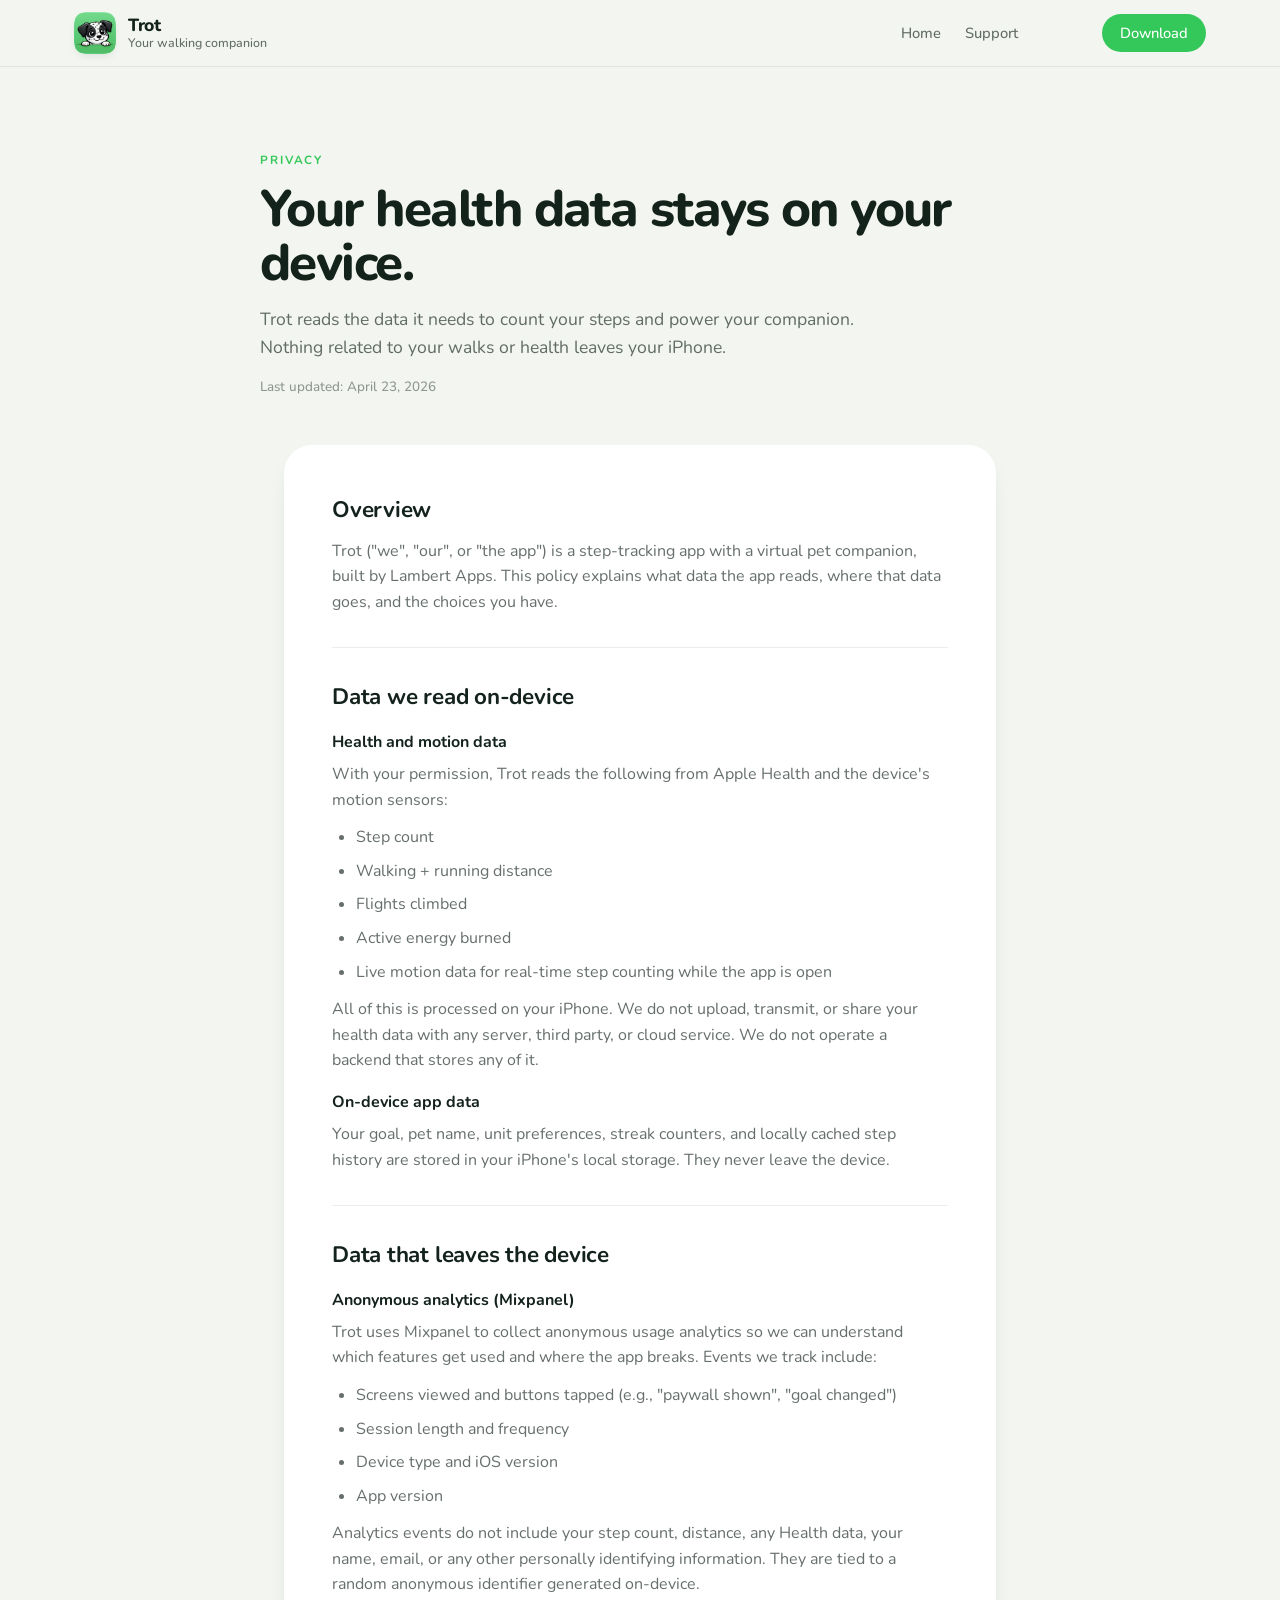
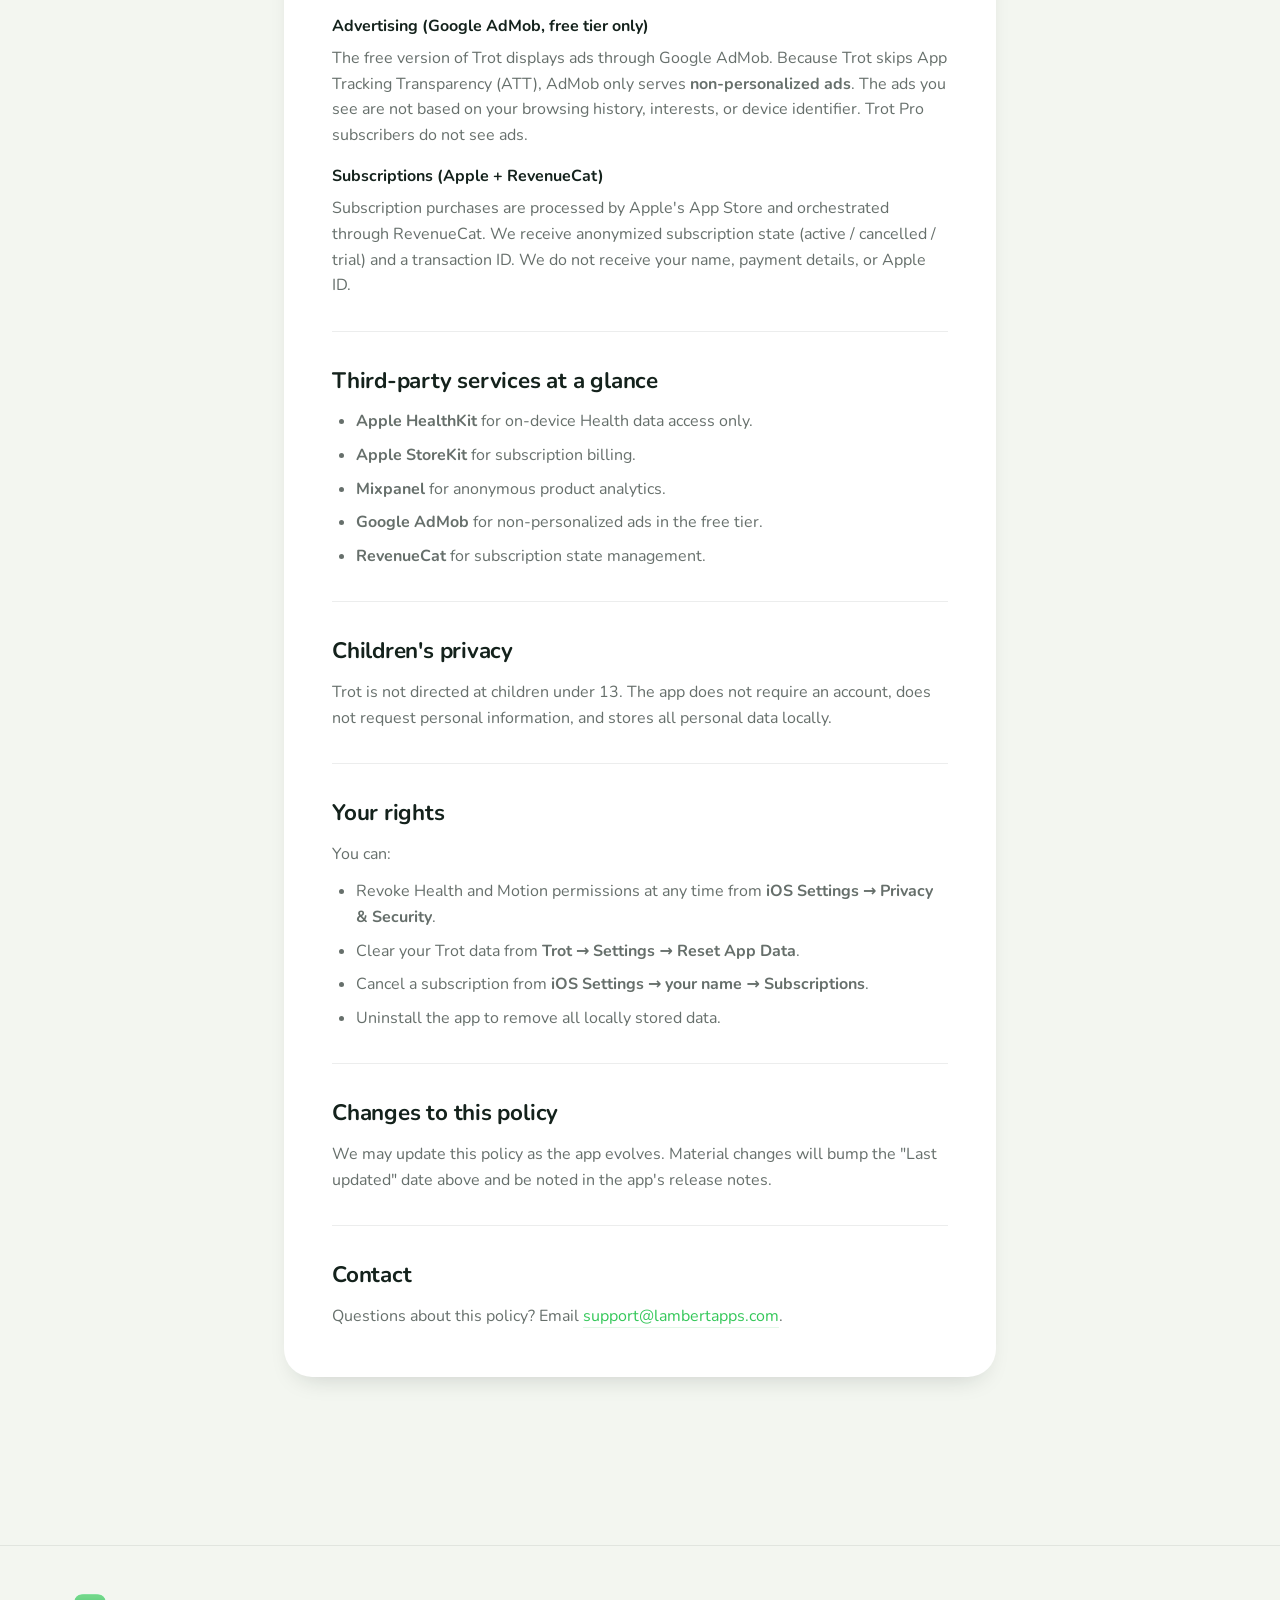
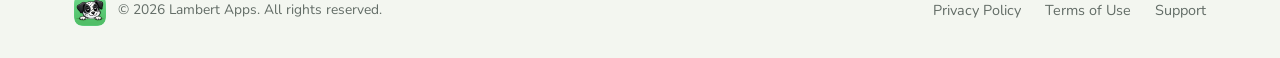
==== trot/privacy.html @ 027075e5 "Initial commit: Lambert Apps website (lambertapps.com) Static marketing + legal site, no build step." ====
<!DOCTYPE html>
<html lang="en">
<head>
    <meta charset="UTF-8">
    <meta name="viewport" content="width=device-width, initial-scale=1.0">
    <title>Privacy Policy | Trot</title>
    <meta name="description" content="How Trot handles Health data, motion sensors, analytics, ads, and subscriptions. Written plainly.">
    <link rel="canonical" href="https://lambertapps.com/trot/privacy.html">

    <link rel="icon" type="image/png" sizes="192x192" href="favicon.png">
    <link rel="icon" type="image/png" sizes="64x64" href="favicon-64.png">
    <link rel="apple-touch-icon" sizes="512x512" href="favicon-512.png">
    <meta name="apple-mobile-web-app-title" content="Trot">
    <meta name="theme-color" content="#34C759">

    <meta property="og:type" content="website">
    <meta property="og:title" content="Trot · Privacy Policy">
    <meta property="og:description" content="How Trot handles your Health data, motion sensors, analytics, and subscriptions.">
    <meta property="og:image" content="app-icon.png">

    <link rel="preconnect" href="https://fonts.googleapis.com">
    <link rel="preconnect" href="https://fonts.gstatic.com" crossorigin>
    <link rel="stylesheet" href="https://fonts.googleapis.com/css2?family=Nunito:wght@400;500;600;700;800&display=swap">
    <link rel="stylesheet" href="styles.css">
    <script>
        // Theme (light / dark). Runs in the head BEFORE first paint so there's
        // no flash of light mode for returning dark-mode users.
        (() => {
            const apply = (theme) => {
                if (theme === 'dark') document.documentElement.setAttribute('data-theme', 'dark');
                else document.documentElement.removeAttribute('data-theme');
            };
            try { apply(localStorage.getItem('trot-theme')); } catch (e) {}

            // Delegated click handler · works even though the button may not
            // exist yet when this script runs (head fires before body parses).
            document.addEventListener('click', (e) => {
                if (!e.target.closest('[data-theme-toggle]')) return;
                const current = document.documentElement.getAttribute('data-theme');
                const next = current === 'dark' ? 'light' : 'dark';
                // Freeze transitions during the swap so the scene/chrome
                // don't animate · eliminates the day→night glitch.
                document.documentElement.classList.add('theme-toggling');
                apply(next);
                try { localStorage.setItem('trot-theme', next); } catch (e) {}
                // Re-enable transitions on the next frame.
                requestAnimationFrame(() => {
                    requestAnimationFrame(() => {
                        document.documentElement.classList.remove('theme-toggling');
                    });
                });
            });
        })();
    </script>
</head>
<body>
    <a href="#main" class="skip-link">Skip to main content</a>
    <header class="site-header">
        <nav class="site-nav container" aria-label="Primary">
            <a href="index.html" class="brand-link" aria-label="Trot home">
                <img src="app-icon.png" alt="Trot app icon" width="42" height="42">
                <span class="brand-copy">
                    <span class="brand-name">Trot</span>
                    <span class="brand-tagline">Your walking companion</span>
                </span>
            </a>
            <div class="nav-links">
                <a href="index.html">Home</a>
                <a href="support.html">Support</a>
                <button type="button" class="theme-toggle" aria-label="Toggle dark mode" data-theme-toggle>
                    <i class="ph ph-moon toggle-icon toggle-icon-moon" aria-hidden="true"></i>
                    <i class="ph ph-sun toggle-icon toggle-icon-sun" aria-hidden="true"></i>
                </button>
                                <a href="https://apps.apple.com/app/id6761860133" class="button-link">Download</a>
            </div>
        </nav>
    </header>

    <main id="main" class="docs-main">
        <section class="doc-hero narrow">
            <div class="doc-overline">Privacy</div>
            <h1 class="doc-title">Your health data stays on your device.</h1>
            <p class="doc-copy">Trot reads the data it needs to count your steps and power your companion. Nothing related to your walks or health leaves your iPhone.</p>
            <div class="doc-meta">Last updated: April 23, 2026</div>
        </section>

        <div class="narrow doc-layout">
            <article class="doc-surface">
                <section>
                    <h2>Overview</h2>
                    <p>Trot ("we", "our", or "the app") is a step-tracking app with a virtual pet companion, built by Lambert Apps. This policy explains what data the app reads, where that data goes, and the choices you have.</p>
                </section>

                <section>
                    <h2>Data we read on-device</h2>

                    <h3>Health and motion data</h3>
                    <p>With your permission, Trot reads the following from Apple Health and the device's motion sensors:</p>
                    <ul>
                        <li>Step count</li>
                        <li>Walking + running distance</li>
                        <li>Flights climbed</li>
                        <li>Active energy burned</li>
                        <li>Live motion data for real-time step counting while the app is open</li>
                    </ul>
                    <p>All of this is processed on your iPhone. We do not upload, transmit, or share your health data with any server, third party, or cloud service. We do not operate a backend that stores any of it.</p>

                    <h3>On-device app data</h3>
                    <p>Your goal, pet name, unit preferences, streak counters, and locally cached step history are stored in your iPhone's local storage. They never leave the device.</p>
                </section>

                <section>
                    <h2>Data that leaves the device</h2>

                    <h3>Anonymous analytics (Mixpanel)</h3>
                    <p>Trot uses Mixpanel to collect anonymous usage analytics so we can understand which features get used and where the app breaks. Events we track include:</p>
                    <ul>
                        <li>Screens viewed and buttons tapped (e.g., "paywall shown", "goal changed")</li>
                        <li>Session length and frequency</li>
                        <li>Device type and iOS version</li>
                        <li>App version</li>
                    </ul>
                    <p>Analytics events do not include your step count, distance, any Health data, your name, email, or any other personally identifying information. They are tied to a random anonymous identifier generated on-device.</p>

                    <h3>Advertising (Google AdMob, free tier only)</h3>
                    <p>The free version of Trot displays ads through Google AdMob. Because Trot skips App Tracking Transparency (ATT), AdMob only serves <strong>non-personalized ads</strong>. The ads you see are not based on your browsing history, interests, or device identifier. Trot Pro subscribers do not see ads.</p>

                    <h3>Subscriptions (Apple + RevenueCat)</h3>
                    <p>Subscription purchases are processed by Apple's App Store and orchestrated through RevenueCat. We receive anonymized subscription state (active / cancelled / trial) and a transaction ID. We do not receive your name, payment details, or Apple ID.</p>
                </section>

                <section>
                    <h2>Third-party services at a glance</h2>
                    <ul>
                        <li><strong>Apple HealthKit</strong> for on-device Health data access only.</li>
                        <li><strong>Apple StoreKit</strong> for subscription billing.</li>
                        <li><strong>Mixpanel</strong> for anonymous product analytics.</li>
                        <li><strong>Google AdMob</strong> for non-personalized ads in the free tier.</li>
                        <li><strong>RevenueCat</strong> for subscription state management.</li>
                    </ul>
                </section>

                <section>
                    <h2>Children's privacy</h2>
                    <p>Trot is not directed at children under 13. The app does not require an account, does not request personal information, and stores all personal data locally.</p>
                </section>

                <section>
                    <h2>Your rights</h2>
                    <p>You can:</p>
                    <ul>
                        <li>Revoke Health and Motion permissions at any time from <strong>iOS Settings → Privacy &amp; Security</strong>.</li>
                        <li>Clear your Trot data from <strong>Trot → Settings → Reset App Data</strong>.</li>
                        <li>Cancel a subscription from <strong>iOS Settings → your name → Subscriptions</strong>.</li>
                        <li>Uninstall the app to remove all locally stored data.</li>
                    </ul>
                </section>

                <section>
                    <h2>Changes to this policy</h2>
                    <p>We may update this policy as the app evolves. Material changes will bump the "Last updated" date above and be noted in the app's release notes.</p>
                </section>

                <section>
                    <h2>Contact</h2>
                    <p>Questions about this policy? Email <a class="inline-link" href="mailto:support@lambertapps.com">support@lambertapps.com</a>.</p>
                </section>
            </article>
        </div>
    </main>

    <footer class="site-footer">
        <div class="container footer-grid">
            <div class="footer-copy">
                <img src="app-icon.png" alt="Trot app icon" width="32" height="32" loading="lazy" decoding="async">
                <span>&copy; 2026 Lambert Apps. All rights reserved.</span>
            </div>
            <div class="footer-links">
                <a href="privacy.html">Privacy Policy</a>
                <a href="terms.html">Terms of Use</a>
                <a href="support.html">Support</a>
            </div>
        </div>
    </footer>
</body>
</html>
---- trot/styles.css ----
/* =====================================================
   Trot · landing page · aligned with app design system
   ===================================================== */

/* 1 · Design tokens -------------------------------------------------- */
:root {
  /* Brand greens */
  --p-lime: #8BBF3A;
  --p-lime-soft: rgba(139, 191, 58, 0.14);
  --p-bright: #34C759;
  --p-bright-soft: rgba(52, 199, 89, 0.14);
  --p-dark: #14221C;
  --p-dark-muted: rgba(20, 34, 28, 0.68);
  --p-dark-subtle: rgba(20, 34, 28, 0.08);

  /* Surfaces */
  --surface: #F3F6F0;
  --surface-tint: #EEF4EA;
  --card: #FFFFFF;

  /* Text */
  --ink: #14221C;
  --ink-muted: rgba(20, 34, 28, 0.65);
  --ink-subtle: rgba(20, 34, 28, 0.45);

  /* Hairlines */
  --hairline: rgba(20, 34, 28, 0.08);
  --hairline-strong: rgba(20, 34, 28, 0.14);

  /* Typography · app uses SF Pro Rounded natively (Font.system(design: .rounded)).
     Per the design system, WEB always uses Nunito for cross-platform consistency.
     "Nunito Fallback" is a size-adjusted local alias declared below so the
     swap from fallback -> Nunito doesn't cause layout shift (CLS) during
     first paint. On Apple, ui-rounded resolves instantly to SF Pro Rounded
     and no network fetch happens. */
  --font-sans: "Nunito", "Nunito Fallback", ui-rounded, "SF Pro Rounded", -apple-system, BlinkMacSystemFont, system-ui, sans-serif;
  --font-display: var(--font-sans);

  /* Spacing */
  --s-1: 4px; --s-2: 8px; --s-3: 12px; --s-4: 16px;
  --s-5: 24px; --s-6: 32px; --s-7: 48px; --s-8: 64px; --s-9: 96px;

  /* Radius */
  --r-sm: 10px; --r-md: 16px; --r-lg: 22px; --r-xl: 28px; --r-pill: 999px;

  /* Shadow */
  --sh-sm: 0 4px 10px -4px rgba(20, 34, 28, 0.15);
  --sh-md: 0 12px 26px -14px rgba(20, 34, 28, 0.22);
  --sh-lg: 0 24px 48px -20px rgba(20, 34, 28, 0.3);
  --sh-hero: 0 40px 80px -30px rgba(20, 34, 28, 0.35);

  /* Motion */
  --ease: cubic-bezier(0.2, 0.9, 0.28, 1);
  --ease-out: cubic-bezier(0.16, 1, 0.3, 1);
}

/* Register --progress so conic-gradient animates smoothly (not stepped) */
@property --progress {
  syntax: "<number>";
  inherits: true;
  initial-value: 0;
}

/* Metric-adjusted fallback for Nunito · aliases Arial with tweaked
   metrics so when Nunito arrives over the network the layout doesn't
   shift. Values derived from Nunito's font metrics. Eliminates the
   "page jumps down on reload" symptom that happens when a user's
   cached layout lands on different scroll content than first paint. */
@font-face {
  font-family: "Nunito Fallback";
  src: local("Arial");
  ascent-override: 101%;
  descent-override: 35%;
  line-gap-override: 0%;
  size-adjust: 101.7%;
}

/* 2 · Reset + base -------------------------------------------------- */
*, *::before, *::after { box-sizing: border-box; }

/* Smooth scroll ONLY when the user clicks an in-page anchor, not for
   browser scroll restoration. Scoped via :focus-within trick below. */

/* Disable the browser's scroll-anchoring feature, which tries to pin
   visible content during layout shifts but can cause jitter on reload
   when entrance animations + image decodes land. */
body { overflow-anchor: none; }

/* Focus-visible · keyboard users get a clean green ring on every
   interactive element. Mouse users don't see it (only :focus-visible). */
:focus-visible {
  outline: 2px solid var(--p-bright);
  outline-offset: 3px;
  border-radius: 4px;
}

/* Skip-to-main-content link · hidden until focused, then pops in at top-left
   so keyboard / screen-reader users can jump past the nav. */
.skip-link {
  position: absolute;
  top: var(--s-3);
  left: var(--s-3);
  padding: 10px 16px;
  background: var(--ink);
  color: #fff;
  font-weight: 600;
  font-size: 0.92rem;
  border-radius: var(--r-md);
  transform: translateY(-150%);
  transition: transform 200ms var(--ease-out);
  z-index: 200;
}

.skip-link:focus {
  transform: translateY(0);
}

body {
  margin: 0;
  font-family: var(--font-sans);
  font-size: 16px;
  line-height: 1.5;
  color: var(--ink);
  background: var(--surface);
  -webkit-font-smoothing: antialiased;
  text-rendering: optimizeLegibility;
}

img { max-width: 100%; display: block; }

a { color: inherit; text-decoration: none; }

h1, h2, h3, p { margin: 0; }

.container {
  max-width: 1180px;
  margin: 0 auto;
  padding: 0 var(--s-5);
}

.section-label {
  display: inline-block;
  font-size: 0.74rem;
  font-weight: 700;
  letter-spacing: 0.16em;
  text-transform: uppercase;
  color: var(--p-bright);
  margin-bottom: var(--s-3);
}

/* 3 · Header + nav -------------------------------------------------- */
.site-header {
  position: sticky;
  top: 0;
  z-index: 50;
  backdrop-filter: saturate(1.4) blur(14px);
  -webkit-backdrop-filter: saturate(1.4) blur(14px);
  background: rgba(243, 246, 240, 0.8);
  border-bottom: 1px solid var(--hairline);
  /* Pin the header to its own stable compositor layer so the sticky
     backdrop-filter doesn't intermittently flicker/repaint as the
     transformed hero scrolls behind it (WebKit). translateZ on the sticky
     element itself is safe - it composites after positioning. */
  transform: translateZ(0);
  will-change: transform;
  -webkit-backface-visibility: hidden;
  backface-visibility: hidden;
}

.site-nav {
  display: flex;
  align-items: center;
  justify-content: space-between;
  padding: var(--s-3) var(--s-5);
}

.brand-link {
  display: flex;
  align-items: center;
  gap: var(--s-3);
}

.brand-link img {
  width: 42px;
  height: 42px;
  border-radius: 10px;
  box-shadow: var(--sh-sm);
}

.brand-copy {
  display: flex;
  flex-direction: column;
  line-height: 1.1;
}

.brand-name {
  font-weight: 800;
  font-size: 1.1rem;
  letter-spacing: -0.02em;
  color: var(--ink);
}

.brand-tagline {
  font-size: 0.78rem;
  color: var(--ink-muted);
  font-weight: 500;
}

.nav-links {
  display: flex;
  align-items: center;
  gap: var(--s-5);
}

.nav-links a {
  font-size: 0.92rem;
  font-weight: 500;
  color: var(--ink-muted);
  transition: color 0.2s;
}

.nav-links a:hover { color: var(--ink); }

.button-link {
  padding: 8px 18px;
  background: var(--p-bright);
  color: #fff !important;
  font-weight: 600;
  border-radius: var(--r-pill);
  transition: transform 0.2s var(--ease), box-shadow 0.2s var(--ease);
}

.button-link:hover {
  transform: translateY(-1px);
  box-shadow: 0 6px 16px -6px rgba(52, 199, 89, 0.5);
}

@media (max-width: 680px) {
  .nav-links { gap: var(--s-3); }
  .nav-links a:not(.button-link) { display: none; }
}

/* 4 · Hero section -------------------------------------------------- */
.hero {
  position: relative;
  padding: var(--s-9) 0 var(--s-8);
}

.hero-glow {
  display: none;
}

.hero-grid {
  position: relative;
  z-index: 1;
  display: grid;
  grid-template-columns: minmax(0, 1.02fr) minmax(320px, 0.98fr);
  gap: var(--s-8);
  align-items: center;
}

.hero-copy {
  max-width: 540px;
  animation: fadeUp 700ms var(--ease-out) both;
}

.hero-kicker {
  font-size: 0.86rem;
  font-weight: 600;
  letter-spacing: 0.08em;
  color: var(--p-bright);
  text-transform: uppercase;
  margin-bottom: var(--s-4);
}

.hero-title {
  font-family: var(--font-display);
  font-size: clamp(2.4rem, 4.2vw, 3.6rem);
  font-weight: 800;
  letter-spacing: -0.03em;
  line-height: 1.04;
  margin-bottom: var(--s-4);
  color: var(--ink);
}

.accent-text { color: var(--p-bright); }

.hero-copy p {
  font-size: 1.1rem;
  color: var(--ink-muted);
  margin-bottom: var(--s-6);
  max-width: 480px;
}

.hero-actions {
  display: flex;
  align-items: center;
  gap: var(--s-5);
  flex-wrap: wrap;
}

.primary-button {
  display: inline-flex;
  align-items: center;
  gap: var(--s-2);
  padding: 14px 26px;
  background: var(--p-bright);
  color: #fff;
  font-weight: 700;
  font-size: 1rem;
  border-radius: var(--r-pill);
  box-shadow: 0 12px 24px -10px rgba(52, 199, 89, 0.55);
  transition: transform 0.25s var(--ease), box-shadow 0.25s var(--ease);
}

.primary-button:hover {
  transform: translateY(-2px);
  box-shadow: 0 18px 32px -10px rgba(52, 199, 89, 0.65);
}

.secondary-link {
  font-size: 0.95rem;
  font-weight: 600;
  color: var(--ink-muted);
  border-bottom: 1px dashed var(--hairline-strong);
  padding-bottom: 2px;
  transition: color 0.2s;
}

.secondary-link:hover { color: var(--ink); }

@keyframes fadeUp {
  from { opacity: 0; transform: translateY(16px); }
  to { opacity: 1; transform: translateY(0); }
}

/* 5 · Phone mock + entry parallax ---------------------------------- */
.hero-stage {
  position: relative;
  aspect-ratio: 9 / 19;
  max-width: 380px;
  justify-self: center;
  width: 100%;
}

.hero-stage {
  perspective: 1200px;
}

.device-frame {
  position: relative;
  width: 100%;
  height: 100%;
  padding: 14px;
  background: linear-gradient(145deg, #1c2628 0%, #2a3537 100%);
  border-radius: 52px;
  box-shadow: var(--sh-hero);
  /* Transforms composed via CSS vars so JS can set tilt-x/tilt-y from
     mousemove while the CSS base handles hover lift + gentle tilt. */
  transform:
    translateY(var(--phone-lift, 0))
    rotateX(var(--phone-tilt-x, 0deg))
    rotateY(var(--phone-tilt-y, 0deg))
    rotate(var(--phone-roll, 0deg));
  transition: transform 400ms var(--ease-out), box-shadow 300ms var(--ease-out);
  transform-style: preserve-3d;
}

.hero-stage:hover .device-frame {
  box-shadow: 0 50px 100px -28px rgba(20, 34, 28, 0.42);
  /* JS removes the CSS transition while dragging mouse so tilt stays
     responsive, restores on mouseleave. No lift/roll on hover · the
     parallax effect carries the interaction. */
}

.device-screen {
  position: relative;
  width: 100%;
  height: 100%;
  overflow: hidden;
  border-radius: 40px;
  background: #cfe9ff;
  isolation: isolate;
}

.device-notch {
  position: absolute;
  top: 14px;
  left: 50%;
  transform: translateX(-50%);
  width: 110px;
  height: 30px;
  border-radius: var(--r-pill);
  background: #0a1018;
  z-index: 10;
}

/* Parallax scene layers · absolutely positioned, entry-animated */
.scene-layers {
  position: absolute;
  inset: 0;
  pointer-events: none;
  z-index: 0;
}

/* Both scene images are 9:16-ish full-phone illustrations · display each
   at the full screen size and let the foreground's alpha sky-region
   layer on top of the sky. No cropping of the hill peaks. Parallax is
   scroll-driven below via JS · the `--parallax` custom property is
   updated live to slide each layer at a different speed. */
.scene-sky {
  position: absolute;
  inset: 0;
  width: 100%;
  height: 100%;
  object-fit: cover;
  object-position: center;
  /* Base offset · -50px up so parallax can drift the sky down without
     revealing a gap at the top of the phone screen. JS sets --py on top
     of this baseline. Sky moves the least (farthest layer). */
  transform: translateY(calc(-50px + var(--sky-py, 0px)));
  transition: transform 220ms var(--ease-out);
}

.scene-foreground {
  position: absolute;
  inset: 0;
  width: 100%;
  height: 100%;
  object-fit: cover;
  object-position: center;
  /* Parallax · moves more than the sky (closer layer). Base Y offset
     stays 120px — mouse parallax translates on top of that. */
  transform: translateY(calc(120px + var(--fg-py, 0px)));
  transition: transform 220ms var(--ease-out);
}

/* Mascot · absolute positioned low on the foreground grass. JS applies
   a vertical translate on scroll (preserving the -50% centering). */
.device-mascot {
  position: absolute;
  left: 50%;
  bottom: calc(32% + 110px);
  width: 48%;
  z-index: 3;
  /* Parallax · moves most (closest layer). Use translate3d so the -50%
     horizontal centering stays independent of the parallax Y offset. */
  transform: translate(-50%, var(--mascot-py, 0px));
  transition: transform 220ms var(--ease-out);
  filter: drop-shadow(0 10px 20px rgba(18, 34, 22, 0.28));
  pointer-events: none;
}

/* Stats panel · absolute at bottom of screen, above the dock. JS applies
   a vertical translate on scroll · rises from its rest position. */
.device-panel {
  position: absolute;
  left: 5%;
  right: 5%;
  bottom: 104px;
  z-index: 4;
  padding: 14px 16px;
  background: #ffffff;
  border-radius: var(--r-lg);
  box-shadow: 0 14px 28px -16px rgba(18, 34, 22, 0.3);
  animation: cardSlideIn 900ms 350ms var(--ease-out) both;
  /* Force GPU compositor layer so the initial paint composes correctly
     through the parent's transform (rotate) + overflow:hidden + radius.
     Without this, WebKit sometimes caches a clipped snapshot and only
     refreshes after a scroll-triggered repaint. */
  will-change: transform, opacity;
  transform: translateZ(0);
  backface-visibility: hidden;
}

@keyframes cardSlideIn {
  from { transform: translateY(140px); opacity: 0; }
  to { transform: translateY(0); opacity: 1; }
}

/* Minimal dashboard · eyebrow + big count + progress bar (matches the
   shipped Today card). */
.device-eyebrow {
  text-align: center;
  font-size: 0.62rem;
  font-weight: 800;
  letter-spacing: 0.12em;
  text-transform: uppercase;
  color: var(--ink-muted);
  margin-bottom: 4px;
}

.device-score {
  text-align: center;
  color: var(--ink);
}

.device-score strong {
  display: block;
  font-size: 2.4rem;
  font-weight: 800;
  letter-spacing: -0.03em;
  line-height: 1.02;
}

.device-score span {
  display: block;
  margin-top: 2px;
  font-size: 0.74rem;
  color: var(--ink-muted);
}

.device-progress {
  height: 8px;
  margin-top: 14px;
  border-radius: 999px;
  background: var(--p-bright-soft);
  overflow: hidden;
}

.device-progress > span {
  display: block;
  height: 100%;
  width: var(--p);
  border-radius: 999px;
  background: linear-gradient(90deg, var(--p-bright) 0%, #6ce59c 100%);
  transform-origin: left;
  animation: progressGrow 900ms 1100ms var(--ease-out) both;
}

@keyframes progressGrow {
  from { transform: scaleX(0); }
  to { transform: scaleX(1); }
}

.stats-row {
  display: grid;
  grid-template-columns: repeat(3, 1fr);
  gap: 6px;
}

.stat {
  display: flex;
  flex-direction: column;
  align-items: center;
  text-align: center;
  color: var(--ink);
  gap: 2px;
}

.stat > i {
  font-size: 1rem;
  color: var(--p-bright);
  margin-bottom: 2px;
}

.stat strong {
  font-size: 0.96rem;
  font-weight: 700;
  letter-spacing: -0.01em;
}

.stat span {
  font-size: 0.7rem;
  color: var(--ink-muted);
}

.chart-section {
  margin-top: 12px;
  padding-top: 12px;
  border-top: 1px solid var(--hairline);
}

.chart-title {
  font-size: 0.68rem;
  font-weight: 700;
  color: var(--ink-muted);
  letter-spacing: 0.08em;
  text-transform: uppercase;
  margin-bottom: 8px;
}

.chart-bars {
  display: flex;
  align-items: flex-end;
  gap: 4px;
  height: 40px;
}

.chart-bars span {
  flex: 1;
  height: var(--h);
  min-height: 3px;
  background: linear-gradient(180deg, var(--p-bright) 0%, #6ce59c 100%);
  border-radius: 3px;
  transform-origin: bottom;
  animation: barRise 550ms var(--ease-out) both;
}

/* Stagger each bar after the card's slide-in completes (~1250ms) */
.chart-bars span:nth-child(1) { animation-delay: 1050ms; }
.chart-bars span:nth-child(2) { animation-delay: 1110ms; }
.chart-bars span:nth-child(3) { animation-delay: 1170ms; }
.chart-bars span:nth-child(4) { animation-delay: 1230ms; }
.chart-bars span:nth-child(5) { animation-delay: 1290ms; }
.chart-bars span:nth-child(6) { animation-delay: 1350ms; }
.chart-bars span:nth-child(7) { animation-delay: 1410ms; }
.chart-bars span:nth-child(8) { animation-delay: 1470ms; }

.chart-bars span.is-rest {
  background: var(--p-dark-subtle);
}

@keyframes barRise {
  from { transform: scaleY(0); }
  to { transform: scaleY(1); }
}

/* Dock · bottom of screen, pill with 4 icons · absolute so it anchors
   reliably regardless of scene/card transforms */
.device-dock {
  position: absolute;
  left: 0;
  right: 0;
  bottom: 0;
  padding: 10px 14px 14px;
  z-index: 5;
}

.dock-tabs {
  display: flex;
  align-items: stretch;
  justify-content: space-around;
  gap: 2px;
  padding: 6px;
  background: rgba(255, 255, 255, 0.9);
  backdrop-filter: blur(14px) saturate(1.3);
  -webkit-backdrop-filter: blur(14px) saturate(1.3);
  border-radius: var(--r-lg);
  box-shadow: 0 4px 14px -6px rgba(18, 34, 22, 0.2);
}

.dock-tab {
  flex: 1;
  display: flex;
  flex-direction: column;
  align-items: center;
  gap: 3px;
  padding: 6px 0 5px;
  border-radius: var(--r-md);
  color: var(--ink-muted);
}

.dock-tab > i {
  font-size: 1.12rem;
  line-height: 1;
}

.dock-tab > small {
  font-size: 0.58rem;
  font-weight: 700;
  letter-spacing: 0.01em;
}

.dock-tab.is-selected {
  background: var(--p-bright-soft);
  color: var(--p-bright);
}

/* Floating feature chips around phone */
.feature-chip {
  position: absolute;
  display: flex;
  align-items: center;
  gap: 10px;
  padding: 10px 14px;
  background: var(--card);
  border-radius: var(--r-md);
  box-shadow: var(--sh-lg);
  z-index: 4;
  min-width: 150px;
  /* Two stacked animations: `chipEnter` runs once on page load, then
     `chipFloat` takes over as an infinite ambient bob. */
  animation: chipEnter 900ms var(--ease-out) both,
             chipFloat 4.4s ease-in-out infinite;
  transition: transform 300ms var(--ease-out), box-shadow 300ms var(--ease-out);
}

@keyframes chipFloat {
  0%, 100% { translate: 0 -2px; }
  50%      { translate: 0 2px; }
}

.feature-chip:hover {
  transform: translateY(-3px) scale(1.03);
  box-shadow: 0 22px 44px -16px rgba(20, 34, 28, 0.32);
}

.feature-chip i { font-size: 1.3rem; flex-shrink: 0; }

.feature-chip small {
  display: block;
  font-size: 0.64rem;
  font-weight: 700;
  letter-spacing: 0.1em;
  text-transform: uppercase;
  color: var(--ink-subtle);
  margin-bottom: 1px;
}

.feature-chip strong {
  display: block;
  font-size: 0.92rem;
  font-weight: 700;
  color: var(--ink);
  letter-spacing: -0.01em;
}

/* animation-delay is listed per-animation: [chipEnter, chipFloat]. The
   float delay is negative so the bob starts mid-cycle, offsetting each
   chip so they drift independently rather than pulsing together. */
.chip-streak { top: 8%; left: -40px; animation-delay: 1000ms, 0s; }
.chip-streak i { color: var(--p-bright); }
.chip-mood { top: 22%; right: -48px; animation-delay: 1200ms, -1.5s; }
.chip-mood i { color: var(--p-bright); }
.chip-trends { bottom: 44%; left: -52px; animation-delay: 1100ms, -2.8s; }
.chip-trends i { color: var(--p-bright); }

@keyframes chipEnter {
  from { opacity: 0; transform: scale(0.9) translateY(10px); }
  to { opacity: 1; transform: scale(1) translateY(0); }
}

@media (max-width: 1100px) {
  .feature-chip { display: none; }
}

@media (max-width: 860px) {
  .hero-grid { grid-template-columns: 1fr; }
  .hero-copy { text-align: center; margin: 0 auto; }
  .hero-actions { justify-content: center; }
  .hero-stage { max-width: 300px; margin: 0 auto; }

  /* Phone mock · the fixed-px offsets tuned for the ~380px desktop
     mock push foreground + mascot too low when the mock shrinks to
     300px on mobile · scale them to percentages so they stay aligned
     with the horizon at any phone size. Dark mode inherits from the
     light rule since day and night foregrounds are pixel-aligned. */
  .scene-foreground {
    transform: translateY(8%);
  }
  .device-mascot {
    bottom: 54%;
  }
  .device-panel {
    bottom: 11%;
  }
}

/* 6 · Feature band -------------------------------------------------- */
.feature-band {
  padding: var(--s-9) 0 var(--s-8);
  background: var(--surface);
  /* Soft transition from hero · subtle gradient at the top keeps the
     handoff clean even if the hero's shadow extends slightly over it. */
  background-image: linear-gradient(180deg, var(--surface-tint) 0%, var(--surface) 120px);
}

.feature-grid {
  display: grid;
  grid-template-columns: minmax(0, 0.9fr) minmax(0, 1.1fr);
  gap: var(--s-8);
  align-items: start;
}

.feature-intro {
  position: sticky;
  top: 100px;
}

.feature-intro h2 {
  font-family: var(--font-display);
  font-size: clamp(2rem, 3.2vw, 2.8rem);
  font-weight: 800;
  letter-spacing: -0.02em;
  line-height: 1.08;
  margin-bottom: var(--s-4);
}

.feature-intro p {
  font-size: 1.04rem;
  color: var(--ink-muted);
  max-width: 420px;
}

.feature-list {
  display: flex;
  flex-direction: column;
  gap: var(--s-7);
}

.feature-item {
  display: grid;
  grid-template-columns: 200px 1fr;
  gap: var(--s-6);
  align-items: center;
  /* Scroll-reveal initial state · JS flips `.is-visible` when the item
     enters the viewport, triggering a gentle fade-up into place. */
  opacity: 0;
  transform: translateY(24px);
  transition: opacity 600ms var(--ease-out), transform 600ms var(--ease-out);
  /* GPU-promote the card during its entrance so the mini-ring's
     conic-gradient redraws don't warp inside the transforming parent. */
  will-change: transform, opacity;
}

.feature-item.is-visible {
  will-change: auto;
}

.feature-item.is-visible {
  opacity: 1;
  transform: translateY(0);
}

.feature-mockup {
  position: relative;
  aspect-ratio: 1;
  background: var(--card);
  border-radius: var(--r-xl);
  overflow: hidden;
  box-shadow: var(--sh-md);
  display: flex;
  align-items: center;
  justify-content: center;
  transition: transform 300ms var(--ease-out), box-shadow 300ms var(--ease-out);
  /* Isolate paint so mini-ring gradient redraws don't bleed into the
     transforming parent during entry animation. */
  contain: layout paint;
}

.feature-item:hover .feature-mockup {
  transform: translateY(-3px);
  box-shadow: var(--sh-lg);
}

.feature-content {
  position: relative;
}

.feature-icon {
  display: inline-flex;
  align-items: center;
  justify-content: center;
  width: 38px;
  height: 38px;
  border-radius: var(--r-md);
  background: var(--p-bright-soft);
  color: var(--p-bright);
  font-size: 1.2rem;
  margin-bottom: var(--s-3);
}

.feature-content h3 {
  font-family: var(--font-display);
  font-size: 1.35rem;
  font-weight: 700;
  letter-spacing: -0.01em;
  margin-bottom: var(--s-2);
}

.feature-content p {
  font-size: 0.98rem;
  color: var(--ink-muted);
  line-height: 1.55;
}

/* Per-feature mockups · backgrounds stay in the Trot green/sage palette
   so the set reads as one system. Subtle tonal variation per card only. */
.feature-mockup-pet {
  background: linear-gradient(135deg, #EEF5E5 0%, #D8E7C3 100%);
}

.feature-mockup-pet img {
  width: 82%;
  filter: drop-shadow(0 8px 14px rgba(18, 34, 22, 0.22));
}

.accent-paw {
  position: absolute;
  top: 14%;
  right: 14%;
  color: var(--p-bright);
  font-size: 1.6rem;
  filter: drop-shadow(0 3px 6px rgba(52, 199, 89, 0.45));
  transform-origin: center;
  animation: pawPulse 1.6s ease-in-out infinite;
}

@keyframes pawPulse {
  0%, 100% { transform: scale(1); }
  50% { transform: scale(1.18); }
}

.feature-mockup-insights {
  flex-direction: column;
  padding: var(--s-4);
  gap: var(--s-3);
  background: linear-gradient(135deg, #F3F8EC 0%, #E0EED1 100%);
}

.mini-ring {
  --progress: 0;
  position: relative;
  width: 116px;
  height: 116px;
  border-radius: 50%;
  /* Start at 12 o'clock (from 0deg), sweep clockwise as --progress goes
     0 → 0.82 when the mockup scrolls into view. */
  background: conic-gradient(
    from 0deg,
    var(--p-bright) calc(var(--progress) * 360deg),
    var(--p-dark-subtle) calc(var(--progress) * 360deg)
  );
  display: flex;
  align-items: center;
  justify-content: center;
  transition: --progress 1100ms var(--ease-out) 200ms;
}

.feature-mockup.is-content-visible .mini-ring {
  --progress: 0.82;
}

.mini-ring::before {
  content: "";
  position: absolute;
  inset: 9px;
  background: #fff;
  border-radius: 50%;
}

.mini-ring-inner {
  position: relative;
  z-index: 1;
  text-align: center;
  line-height: 1.1;
}

.mini-ring-inner strong {
  display: block;
  font-size: 1.1rem;
  font-weight: 800;
  color: var(--ink);
  letter-spacing: -0.02em;
}

.mini-ring-inner span {
  font-size: 0.68rem;
  color: var(--ink-muted);
}

.mini-stat {
  display: flex;
  align-items: center;
  gap: var(--s-2);
  padding: 7px 14px;
  background: #fff;
  border-radius: var(--r-pill);
  box-shadow: var(--sh-sm);
}

.mini-stat i { color: var(--p-bright); font-size: 1.02rem; }

.mini-stat strong {
  font-size: 0.86rem;
  font-weight: 700;
  color: var(--ink);
}

.mini-stat span {
  font-size: 0.76rem;
  color: var(--ink-muted);
}

.feature-mockup-history {
  flex-direction: column;
  padding: var(--s-4);
  gap: var(--s-3);
  justify-content: flex-start;
  align-items: stretch;
  background: linear-gradient(135deg, #F2F6EC 0%, #D5E4C0 100%);
}

.mini-calendar-label {
  font-size: 0.78rem;
  font-weight: 700;
  letter-spacing: 0.08em;
  text-transform: uppercase;
  color: var(--ink);
}

.mini-calendar {
  display: grid;
  grid-template-columns: repeat(7, 1fr);
  gap: 5px;
  flex: 1;
  align-content: center;
}

.mini-calendar span {
  aspect-ratio: 1;
  width: 100%;
  border-radius: 50%;
  background: rgba(52, 199, 89, calc(0.18 + var(--fill, 0.5) * 0.82));
  transform: scale(0);
  transition: transform 400ms var(--ease-out);
}

.feature-mockup.is-content-visible .mini-calendar span {
  transform: scale(1);
}

/* Stagger calendar dot pop-in · each dot gets its own delay */
.feature-mockup.is-content-visible .mini-calendar span:nth-child(1)  { transition-delay:   0ms; }
.feature-mockup.is-content-visible .mini-calendar span:nth-child(2)  { transition-delay:  30ms; }
.feature-mockup.is-content-visible .mini-calendar span:nth-child(3)  { transition-delay:  60ms; }
.feature-mockup.is-content-visible .mini-calendar span:nth-child(4)  { transition-delay:  90ms; }
.feature-mockup.is-content-visible .mini-calendar span:nth-child(5)  { transition-delay: 120ms; }
.feature-mockup.is-content-visible .mini-calendar span:nth-child(6)  { transition-delay: 150ms; }
.feature-mockup.is-content-visible .mini-calendar span:nth-child(7)  { transition-delay: 180ms; }
.feature-mockup.is-content-visible .mini-calendar span:nth-child(8)  { transition-delay: 210ms; }
.feature-mockup.is-content-visible .mini-calendar span:nth-child(9)  { transition-delay: 240ms; }
.feature-mockup.is-content-visible .mini-calendar span:nth-child(10) { transition-delay: 270ms; }
.feature-mockup.is-content-visible .mini-calendar span:nth-child(11) { transition-delay: 300ms; }
.feature-mockup.is-content-visible .mini-calendar span:nth-child(12) { transition-delay: 330ms; }
.feature-mockup.is-content-visible .mini-calendar span:nth-child(13) { transition-delay: 360ms; }
.feature-mockup.is-content-visible .mini-calendar span:nth-child(14) { transition-delay: 390ms; }
.feature-mockup.is-content-visible .mini-calendar span:nth-child(15) { transition-delay: 420ms; }
.feature-mockup.is-content-visible .mini-calendar span:nth-child(16) { transition-delay: 450ms; }
.feature-mockup.is-content-visible .mini-calendar span:nth-child(17) { transition-delay: 480ms; }
.feature-mockup.is-content-visible .mini-calendar span:nth-child(18) { transition-delay: 510ms; }
.feature-mockup.is-content-visible .mini-calendar span:nth-child(19) { transition-delay: 540ms; }
.feature-mockup.is-content-visible .mini-calendar span:nth-child(20) { transition-delay: 570ms; }
.feature-mockup.is-content-visible .mini-calendar span:nth-child(21) { transition-delay: 600ms; }

.feature-mockup-trends {
  flex-direction: column;
  padding: var(--s-4);
  gap: var(--s-3);
  justify-content: flex-start;
  align-items: stretch;
  background: linear-gradient(135deg, #E8F0E0 0%, #CADEB4 100%);
}

.mini-trend-label {
  display: flex;
  justify-content: space-between;
  align-items: center;
}

.mini-trend-label > span {
  font-size: 0.78rem;
  font-weight: 700;
  letter-spacing: 0.08em;
  text-transform: uppercase;
  color: var(--ink);
  white-space: nowrap;
}

.mini-trend-label {
  gap: var(--s-2);
}

.mini-trend-delta {
  display: inline-flex;
  align-items: center;
  gap: 3px;
  padding: 4px 10px;
  background: var(--p-bright-soft);
  color: var(--p-bright);
  border-radius: var(--r-pill);
  font-size: 0.84rem;
  font-weight: 700;
  white-space: nowrap;
}

.mini-trend-delta i { font-size: 0.9rem; }

.mini-bars {
  display: flex;
  align-items: flex-end;
  gap: 4px;
  flex: 1;
  min-height: 88px;
}

.mini-bars span {
  flex: 1;
  height: var(--h);
  min-height: 4px;
  background: linear-gradient(180deg, var(--p-bright) 0%, #6ce59c 100%);
  border-radius: 3px;
  transform: scaleY(0);
  transform-origin: bottom;
  transition: transform 500ms var(--ease-out);
}

.feature-mockup.is-content-visible .mini-bars span {
  transform: scaleY(1);
}

/* Stagger bar rise · each bar gets its own delay */
.feature-mockup.is-content-visible .mini-bars span:nth-child(1)  { transition-delay:   0ms; }
.feature-mockup.is-content-visible .mini-bars span:nth-child(2)  { transition-delay:  50ms; }
.feature-mockup.is-content-visible .mini-bars span:nth-child(3)  { transition-delay: 100ms; }
.feature-mockup.is-content-visible .mini-bars span:nth-child(4)  { transition-delay: 150ms; }
.feature-mockup.is-content-visible .mini-bars span:nth-child(5)  { transition-delay: 200ms; }
.feature-mockup.is-content-visible .mini-bars span:nth-child(6)  { transition-delay: 250ms; }
.feature-mockup.is-content-visible .mini-bars span:nth-child(7)  { transition-delay: 300ms; }
.feature-mockup.is-content-visible .mini-bars span:nth-child(8)  { transition-delay: 350ms; }
.feature-mockup.is-content-visible .mini-bars span:nth-child(9)  { transition-delay: 400ms; }
.feature-mockup.is-content-visible .mini-bars span:nth-child(10) { transition-delay: 450ms; }
.feature-mockup.is-content-visible .mini-bars span:nth-child(11) { transition-delay: 500ms; }
.feature-mockup.is-content-visible .mini-bars span:nth-child(12) { transition-delay: 550ms; }

/* Widgets feature · a Home-Screen card + a Lock-Screen accessory */
.feature-mockup-widgets {
  display: flex;
  align-items: center;
  justify-content: center;
  gap: 16px;
  background: linear-gradient(135deg, #EFF6E7 0%, #DAE8C5 100%);
}

.widget-card {
  width: 138px;
  padding: 15px;
  border-radius: 22px;
  background: #fff;
  box-shadow: 0 12px 26px -14px rgba(18, 34, 22, 0.4);
  text-align: left;
}

.widget-card-top {
  display: flex;
  align-items: center;
  gap: 5px;
  font-size: 0.6rem;
  font-weight: 800;
  text-transform: uppercase;
  letter-spacing: 0.08em;
  color: var(--p-bright);
  margin-bottom: 8px;
}

.widget-card > strong {
  display: block;
  font-size: 1.6rem;
  font-weight: 800;
  letter-spacing: -0.02em;
  color: var(--ink);
  line-height: 1;
}

.widget-card > small {
  display: block;
  font-size: 0.58rem;
  color: var(--ink-muted);
  margin-top: 2px;
}

.widget-bar {
  height: 6px;
  margin-top: 11px;
  border-radius: 999px;
  background: var(--p-bright-soft);
  overflow: hidden;
}

.widget-bar > span {
  display: block;
  height: 100%;
  width: var(--p);
  border-radius: 999px;
  background: var(--p-bright);
}

.widget-lock {
  display: flex;
  align-items: center;
  gap: 9px;
  padding: 9px 13px;
  border-radius: 18px;
  background: rgba(20, 34, 28, 0.82);
  color: #fff;
}

.widget-lock-ring {
  width: 32px;
  height: 32px;
  border-radius: 50%;
  display: flex;
  align-items: center;
  justify-content: center;
  border: 2.5px solid var(--p-bright);
  color: var(--p-bright);
  font-size: 0.85rem;
}

.widget-lock-text > strong {
  display: block;
  font-size: 0.95rem;
  font-weight: 800;
}

.widget-lock-text > span {
  display: block;
  font-size: 0.54rem;
  opacity: 0.82;
}

@media (max-width: 960px) {
  .feature-grid { grid-template-columns: 1fr; gap: var(--s-6); }
  .feature-intro { position: static; }
}

@media (max-width: 680px) {
  .feature-item {
    grid-template-columns: 1fr;
    gap: var(--s-4);
    text-align: center;
  }
  .feature-mockup {
    width: 220px;
    height: 220px;
    aspect-ratio: auto;
    max-width: none;
    margin: 0 auto;
  }
  .feature-content { max-width: 480px; margin: 0 auto; }
}

/* 7 · CTA band ------------------------------------------------------- */
.cta-band {
  padding: var(--s-9) 0;
}

.cta-shell {
  display: grid;
  grid-template-columns: auto 1fr auto;
  gap: var(--s-6);
  align-items: center;
  padding: var(--s-7) var(--s-7);
  background: var(--card);
  border-radius: var(--r-xl);
  box-shadow: var(--sh-md);
}

.cta-mascot {
  width: 150px;
  height: 150px;
  border-radius: var(--r-xl);
  overflow: hidden;
  background: linear-gradient(135deg, #EEF5E5 0%, #D8E7C3 100%);
  display: flex;
  align-items: flex-end;
  justify-content: center;
  flex-shrink: 0;
}

.cta-mascot img {
  width: 94%;
  margin-bottom: -12px;
  filter: drop-shadow(0 6px 12px rgba(18, 34, 22, 0.22));
}

.cta-copy h2 {
  font-family: var(--font-display);
  font-size: clamp(1.6rem, 2.4vw, 2.1rem);
  font-weight: 800;
  letter-spacing: -0.02em;
  margin-bottom: var(--s-2);
}

.cta-copy p { color: var(--ink-muted); }

/* CTA button · wider + centered in its grid cell for a more balanced
   right-column feel. Uses a min-width so short copy like 'Get Trot'
   doesn't leave the button hugging the text. */
.cta-shell .primary-button {
  min-width: 200px;
  padding: 16px 36px;
  justify-self: center;
  justify-content: center;
}

@media (max-width: 780px) {
  .cta-shell {
    grid-template-columns: 1fr;
    text-align: center;
    padding: var(--s-6) var(--s-5);
  }
  .cta-mascot { margin: 0 auto; width: 120px; height: 120px; }
}

/* 8 · Footer --------------------------------------------------------- */
.site-footer {
  padding: var(--s-7) 0 var(--s-6);
  border-top: 1px solid var(--hairline);
  background: var(--surface);
}

.footer-grid {
  display: flex;
  align-items: center;
  justify-content: space-between;
  gap: var(--s-5);
  flex-wrap: wrap;
}

.footer-copy {
  display: flex;
  align-items: center;
  gap: var(--s-3);
  color: var(--ink-muted);
  font-size: 0.86rem;
}

.footer-copy img {
  width: 32px;
  height: 32px;
  border-radius: 8px;
}

.footer-links {
  display: flex;
  gap: var(--s-5);
}

.footer-links a {
  color: var(--ink-muted);
  font-size: 0.9rem;
  transition: color 0.2s;
}

.footer-links a:hover { color: var(--ink); }

/* 8b · Document pages (privacy / terms / support) ------------------- */

.docs-main {
  padding: var(--s-7) 0 var(--s-9);
}

.narrow {
  max-width: 760px;
  margin: 0 auto;
  padding: 0 var(--s-5);
}

.doc-hero {
  padding: var(--s-6) 0 var(--s-7);
  text-align: left;
}

.doc-overline {
  display: inline-block;
  font-size: 0.74rem;
  font-weight: 700;
  letter-spacing: 0.16em;
  text-transform: uppercase;
  color: var(--p-bright);
  margin-bottom: var(--s-3);
}

.doc-title {
  font-size: clamp(2.2rem, 4vw, 3.2rem);
  font-weight: 800;
  letter-spacing: -0.03em;
  line-height: 1.06;
  margin-bottom: var(--s-4);
  color: var(--ink);
}

.doc-copy {
  font-size: 1.1rem;
  color: var(--ink-muted);
  line-height: 1.55;
  max-width: 620px;
  margin-bottom: var(--s-4);
}

.doc-meta {
  font-size: 0.84rem;
  color: var(--ink-subtle);
  font-weight: 500;
}

.doc-layout {
  padding-bottom: var(--s-7);
}

.doc-surface {
  background: var(--card);
  border-radius: var(--r-xl);
  padding: var(--s-7) clamp(var(--s-5), 4vw, var(--s-7));
  box-shadow: var(--sh-md);
  margin-bottom: var(--s-5);
}

.doc-surface + .doc-surface {
  margin-top: 0;
}

.doc-surface section + section {
  margin-top: var(--s-6);
  padding-top: var(--s-6);
  border-top: 1px solid var(--hairline);
}

.doc-surface h2 {
  font-size: 1.4rem;
  font-weight: 700;
  letter-spacing: -0.01em;
  color: var(--ink);
  margin-bottom: var(--s-3);
}

.doc-surface h3 {
  font-size: 1rem;
  font-weight: 700;
  color: var(--ink);
  margin: var(--s-4) 0 var(--s-2);
}

.doc-surface p {
  color: var(--ink-muted);
  line-height: 1.6;
  margin-bottom: var(--s-3);
}

.doc-surface p:last-child {
  margin-bottom: 0;
}

.doc-surface ul {
  margin: 0 0 var(--s-3) 0;
  padding-left: var(--s-5);
  color: var(--ink-muted);
  line-height: 1.6;
}

.doc-surface li {
  margin-bottom: var(--s-2);
}

.doc-surface li:last-child {
  margin-bottom: 0;
}

.inline-link {
  color: var(--p-bright);
  text-decoration: none;
  border-bottom: 1px solid var(--p-bright-soft);
  transition: border-color 0.2s, color 0.2s;
}

.inline-link:hover {
  color: var(--p-dark);
  border-bottom-color: var(--p-bright);
}

/* Support page · contact block + FAQ list */

.contact-band {
  margin-top: var(--s-4);
  padding: var(--s-5);
  background: linear-gradient(135deg, var(--p-bright-soft) 0%, rgba(52, 199, 89, 0.04) 100%);
  border-radius: var(--r-lg);
  border: 1px solid rgba(52, 199, 89, 0.18);
}

.contact-link {
  display: inline-block;
  font-size: 1.2rem;
  font-weight: 700;
  color: var(--p-bright);
  margin-bottom: var(--s-2);
  transition: color 0.2s;
}

.contact-link:hover {
  color: var(--p-dark);
}

.contact-band p {
  margin: 0;
  font-size: 0.92rem;
  color: var(--ink-muted);
}

.faq-list {
  display: flex;
  flex-direction: column;
  gap: var(--s-3);
  margin-top: var(--s-4);
}

.faq-item {
  border: 1px solid var(--hairline);
  border-radius: var(--r-md);
  background: var(--surface);
  transition: border-color 0.2s, box-shadow 0.2s;
}

.faq-item:has(details[open]) {
  border-color: rgba(52, 199, 89, 0.25);
  box-shadow: 0 4px 14px -8px rgba(52, 199, 89, 0.25);
}

.faq-item details {
  padding: var(--s-4) var(--s-5);
}

.faq-item summary {
  font-size: 1.02rem;
  font-weight: 600;
  color: var(--ink);
  cursor: pointer;
  list-style: none;
  position: relative;
  padding-right: var(--s-5);
}

.faq-item summary::-webkit-details-marker {
  display: none;
}

.faq-item summary::after {
  content: "+";
  position: absolute;
  right: 0;
  top: 50%;
  transform: translateY(-50%);
  font-size: 1.4rem;
  font-weight: 500;
  color: var(--ink-subtle);
  transition: transform 0.25s var(--ease-out), color 0.2s;
  line-height: 1;
}

.faq-item details[open] summary::after {
  transform: translateY(-50%) rotate(45deg);
  color: var(--p-bright);
}

.faq-item details p {
  margin: var(--s-3) 0 0;
  color: var(--ink-muted);
  line-height: 1.6;
}

@media (max-width: 680px) {
  .doc-surface { padding: var(--s-5) var(--s-4); }
  .doc-hero { padding: var(--s-5) 0 var(--s-6); }
}

/* 8c · Dark mode ----------------------------------------------------- */
/* Opt-in via a `<html data-theme="dark">` attribute set by the header
   toggle. Site defaults to LIGHT; users pick their mode manually and
   the choice persists in localStorage. Tokens are re-mapped here only;
   all layout / spacing / animation stays shared. */

:root[data-theme="dark"] {
  --surface: #0F1512;
  --surface-tint: #14201B;
  --card: #1A2621;

  --ink: #E8F4EC;
  --ink-muted: rgba(232, 244, 236, 0.68);
  --ink-subtle: rgba(232, 244, 236, 0.42);

  --hairline: rgba(232, 244, 236, 0.08);
  --hairline-strong: rgba(232, 244, 236, 0.16);

  /* Keep brand greens but nudge their opacity targets for dark bg */
  --p-lime-soft: rgba(139, 191, 58, 0.22);
  --p-bright-soft: rgba(52, 199, 89, 0.22);
  --p-dark-subtle: rgba(232, 244, 236, 0.08);

  /* Shadows mostly vanish on dark backgrounds; swap to subtle lifts */
  --sh-sm: 0 2px 8px -4px rgba(0, 0, 0, 0.4);
  --sh-md: 0 10px 22px -12px rgba(0, 0, 0, 0.5);
  --sh-lg: 0 20px 40px -18px rgba(0, 0, 0, 0.6);
  --sh-hero: 0 30px 70px -25px rgba(0, 0, 0, 0.7);
}

/* Component overrides · each prefixed with the `:root[data-theme="dark"]`
   scope so they apply ONLY when dark mode is explicitly enabled. */
:root[data-theme="dark"] .site-header {
  background: rgba(15, 21, 18, 0.82);
}

:root[data-theme="dark"] .feature-chip {
  border: 1px solid var(--hairline);
}

:root[data-theme="dark"] .feature-mockup-pet {
  background: linear-gradient(135deg, #1F2F1F 0%, #182519 100%);
}
:root[data-theme="dark"] .feature-mockup-insights {
  background: linear-gradient(135deg, #1B2B1B 0%, #142418 100%);
}
:root[data-theme="dark"] .feature-mockup-history {
  background: linear-gradient(135deg, #1E2B1B 0%, #182617 100%);
}
:root[data-theme="dark"] .feature-mockup-trends {
  background: linear-gradient(135deg, #1A281A 0%, #13211A 100%);
}

:root[data-theme="dark"] .inline-link {
  color: #6DDC8F;
  border-bottom-color: rgba(109, 220, 143, 0.3);
}
:root[data-theme="dark"] .inline-link:hover {
  color: #8FE9A8;
  border-bottom-color: #6DDC8F;
}

:root[data-theme="dark"] .faq-item:has(details[open]) {
  border-color: rgba(109, 220, 143, 0.28);
  box-shadow: 0 4px 14px -8px rgba(109, 220, 143, 0.22);
}

:root[data-theme="dark"] .skip-link {
  background: var(--ink);
  color: var(--surface);
}

:root[data-theme="dark"] .contact-band {
  background: linear-gradient(135deg, rgba(52, 199, 89, 0.14) 0%, rgba(52, 199, 89, 0.02) 100%);
  border-color: rgba(52, 199, 89, 0.22);
}

/* Phone mockup in dark mode · scene swaps to NIGHT (matching what the
   app actually shows at night via its time-of-day system), but the
   app UI itself (card, dock, stat text) stays LIGHT to honestly reflect
   that Trot does not have a dark theme · it's the same light app, just
   set against the night scene. Re-scope the ink tokens inside the phone
   back to their light values so the inner text stays dark on white. */

:root[data-theme="dark"] .scene-sky {
  content: url("assets/night-sky.webp");
}
:root[data-theme="dark"] .scene-foreground {
  content: url("assets/night-foreground.webp");
  /* Day and night foreground art are pixel-aligned at the source, so
     both themes share the default translateY(120px) · no per-theme
     override needed. */
}

:root[data-theme="dark"] .device-frame {
  --ink: #14221C;
  --ink-muted: rgba(20, 34, 28, 0.65);
  --ink-subtle: rgba(20, 34, 28, 0.45);
  --hairline: rgba(20, 34, 28, 0.08);
  --card: #FFFFFF;
  --p-dark-subtle: rgba(20, 34, 28, 0.08);
}

/* Card + dock in dark mode · the app uses translucent chrome so these
   pick up a hint of the night scene behind them. Drop solid white
   backgrounds and use semi-transparent light instead, matching app feel. */
:root[data-theme="dark"] .device-panel {
  background: rgba(255, 255, 255, 0.82);
  backdrop-filter: blur(14px);
  -webkit-backdrop-filter: blur(14px);
}
:root[data-theme="dark"] .dock-icons {
  background: rgba(255, 255, 255, 0.78);
  backdrop-filter: blur(14px);
  -webkit-backdrop-filter: blur(14px);
}

/* Freeze all transitions during a theme toggle so the night scene swap
   doesn't animate (transform/background/color transitions would otherwise
   all fire at once and create a visual glitch). JS adds the class on
   click, removes it on the next animation frame. */
html.theme-toggling,
html.theme-toggling *,
html.theme-toggling *::before,
html.theme-toggling *::after {
  transition: none !important;
}

/* Force GPU compositing on the device-screen so the rounded corners
   anti-alias cleanly against the bezel. Without this, the night scene
   can show faint aliasing at the bottom corners. */
.device-screen {
  -webkit-transform: translateZ(0);
  transform: translateZ(0);
  -webkit-backface-visibility: hidden;
  backface-visibility: hidden;
}

/* Daily Insights feature mockup in dark mode · the mini-ring inner core
   and mini-stat chip used the default card color, which was nearly
   identical to the feature card's dark gradient and blended in. Lift
   them to a distinct green-tinted dark shade so they read clearly. */
:root[data-theme="dark"] .mini-ring::before {
  background: #2A3832;
}
:root[data-theme="dark"] .mini-stat {
  background: #2A3832;
  box-shadow: 0 3px 10px -6px rgba(0, 0, 0, 0.6);
}
:root[data-theme="dark"] .mini-ring-inner strong {
  color: #E8F4EC;
}
:root[data-theme="dark"] .mini-ring-inner span,
:root[data-theme="dark"] .mini-stat span {
  color: rgba(232, 244, 236, 0.65);
}
:root[data-theme="dark"] .mini-stat strong {
  color: #E8F4EC;
}

/* Pet card image · swap the dark drop-shadow for a lighter halo +
   stronger depth shadow so the mascot silhouette reads against the
   dark card. */
:root[data-theme="dark"] .feature-mockup-pet img {
  filter: drop-shadow(0 10px 18px rgba(255, 255, 255, 0.08))
          drop-shadow(0 4px 8px rgba(0, 0, 0, 0.3));
}

/* Theme toggle button in header */
.theme-toggle {
  display: inline-flex;
  align-items: center;
  justify-content: center;
  width: 36px;
  height: 36px;
  border: none;
  background: transparent;
  color: var(--ink-muted);
  cursor: pointer;
  border-radius: 50%;
  transition: background 0.2s, color 0.2s, transform 0.2s var(--ease);
  padding: 0;
  font-size: 1.15rem;
}

.theme-toggle:hover {
  background: var(--p-bright-soft);
  color: var(--p-bright);
  transform: scale(1.05);
}

.theme-toggle .toggle-icon-sun { display: none; }
.theme-toggle .toggle-icon-moon { display: inline-block; }

:root[data-theme="dark"] .theme-toggle .toggle-icon-sun { display: inline-block; }
:root[data-theme="dark"] .theme-toggle .toggle-icon-moon { display: none; }

/* 9 · Reduce motion -------------------------------------------------- */
@media (prefers-reduced-motion: reduce) {
  html { scroll-behavior: auto; }
  *, *::before, *::after {
    animation-duration: 0.001ms !important;
    animation-iteration-count: 1 !important;
    transition-duration: 0.001ms !important;
  }
}
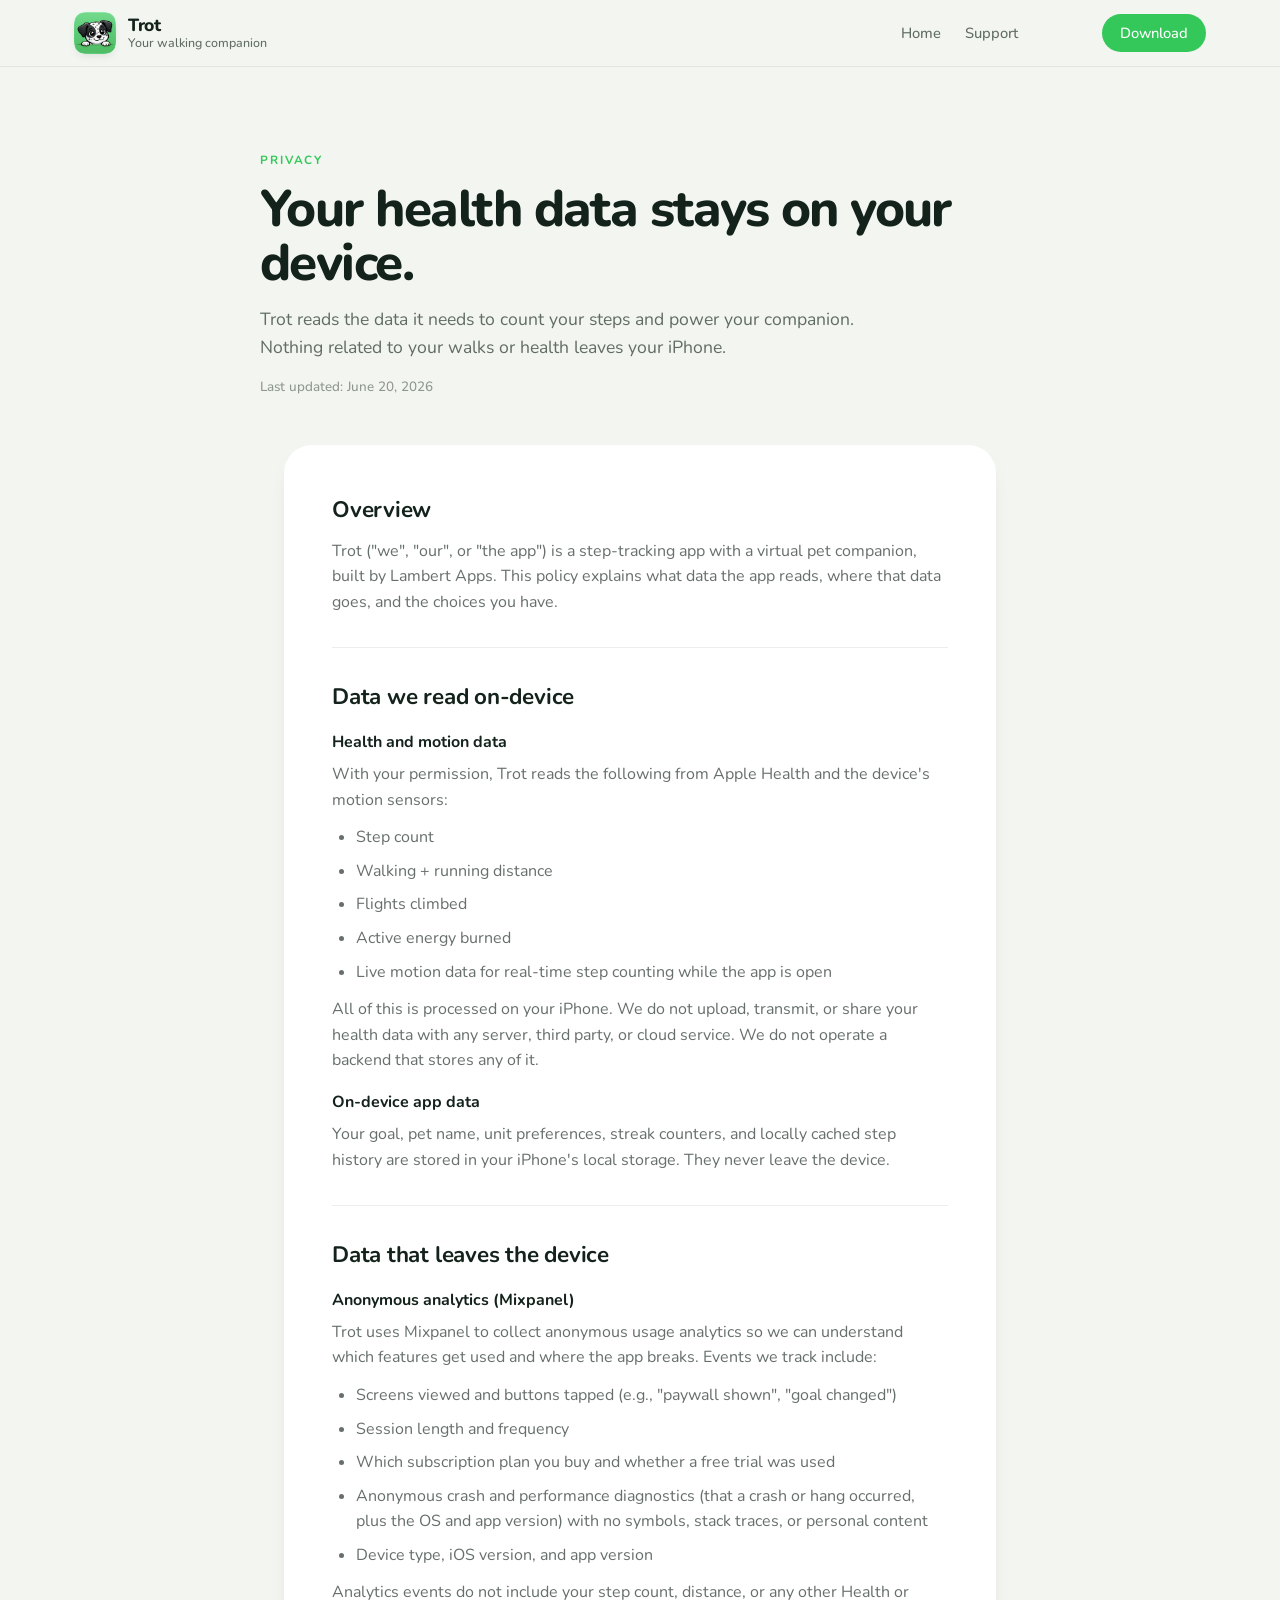
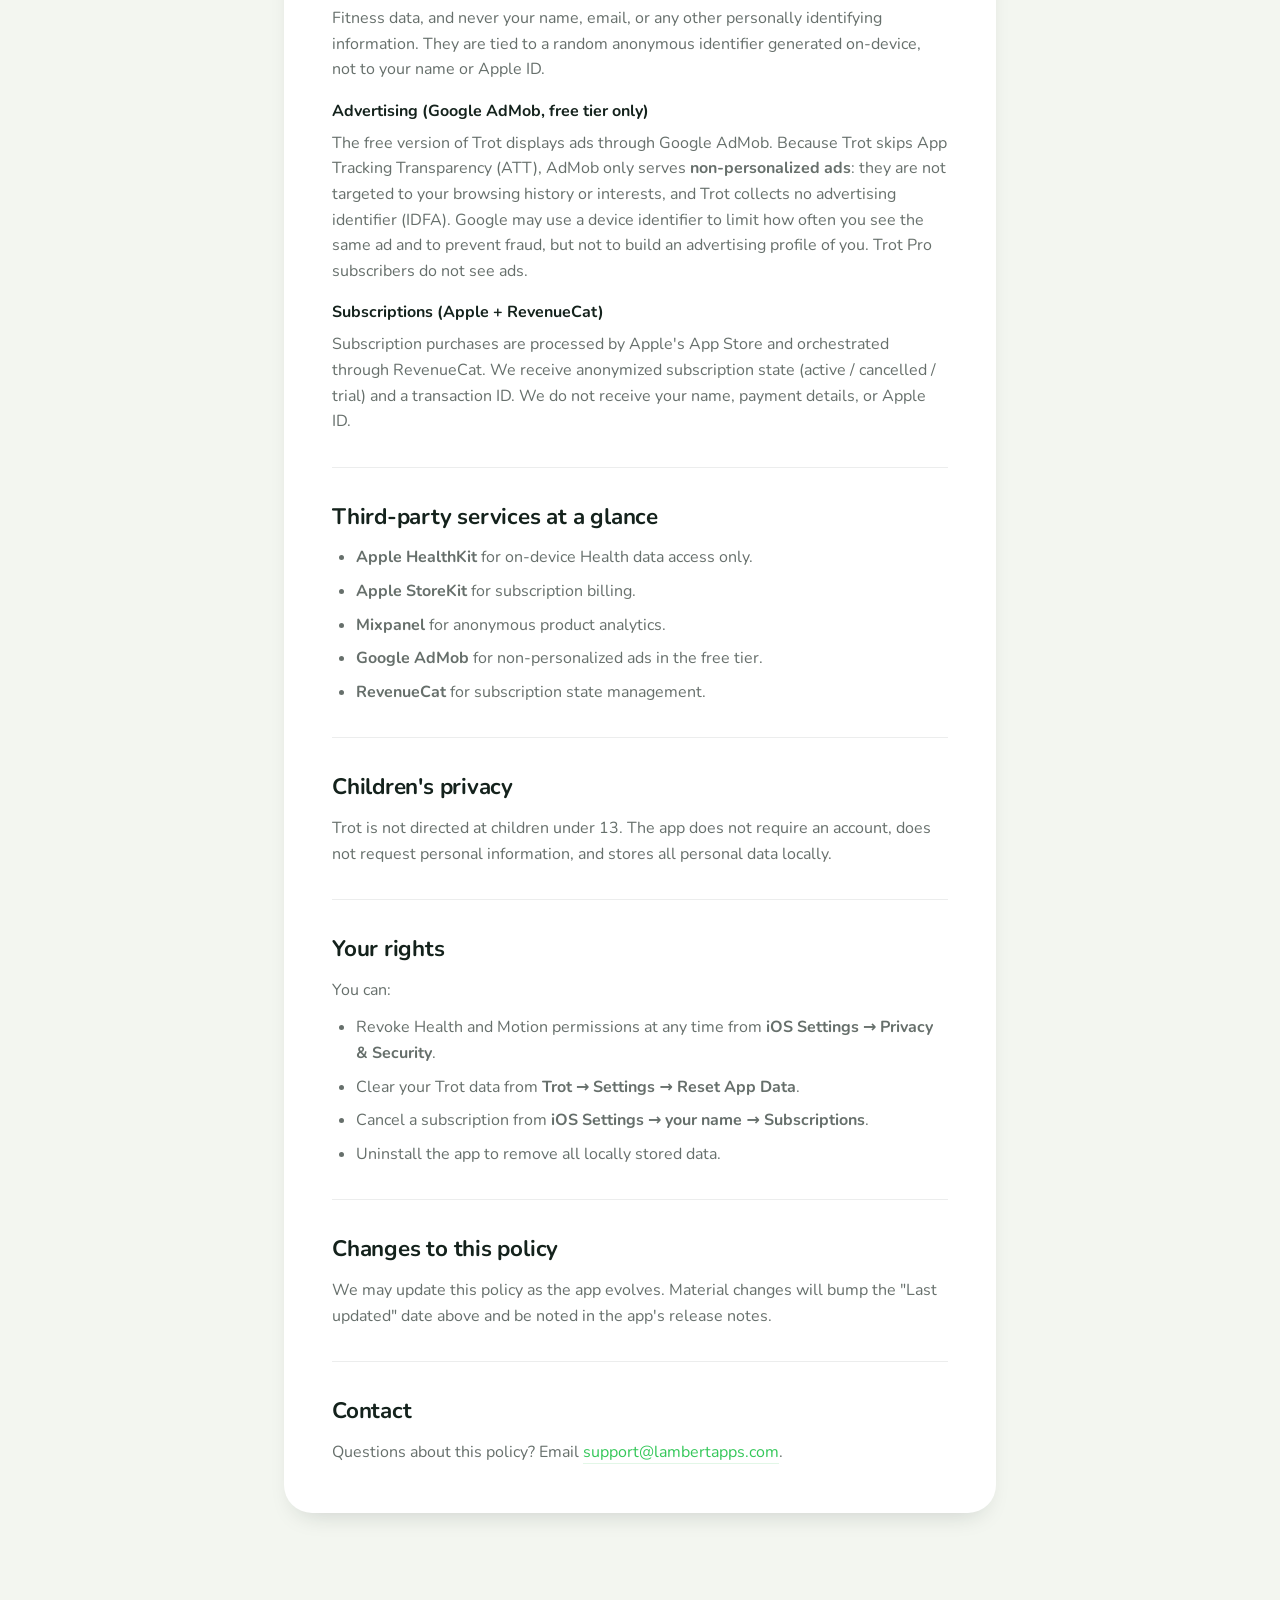
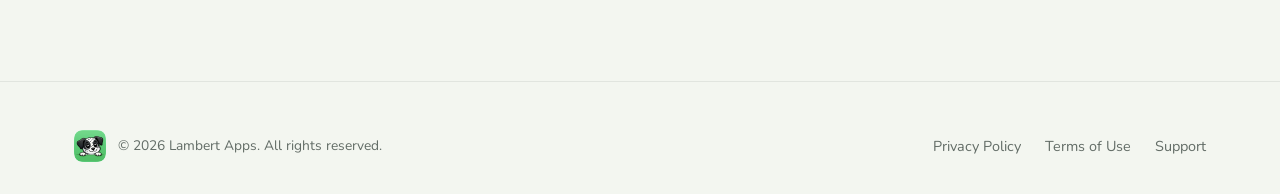
==== commit 4a5df47d: "Privacy policy: disclose diagnostics + purchase analytics, clarify ads, bump date Step bands no long" ====
--- a/trot/privacy.html
+++ b/trot/privacy.html
@@ -81,7 +81,7 @@
             <div class="doc-overline">Privacy</div>
             <h1 class="doc-title">Your health data stays on your device.</h1>
             <p class="doc-copy">Trot reads the data it needs to count your steps and power your companion. Nothing related to your walks or health leaves your iPhone.</p>
-            <div class="doc-meta">Last updated: April 23, 2026</div>
+            <div class="doc-meta">Last updated: June 20, 2026</div>
         </section>
 
         <div class="narrow doc-layout">
@@ -117,13 +117,14 @@
                     <ul>
                         <li>Screens viewed and buttons tapped (e.g., "paywall shown", "goal changed")</li>
                         <li>Session length and frequency</li>
-                        <li>Device type and iOS version</li>
-                        <li>App version</li>
+                        <li>Which subscription plan you buy and whether a free trial was used</li>
+                        <li>Anonymous crash and performance diagnostics (that a crash or hang occurred, plus the OS and app version) with no symbols, stack traces, or personal content</li>
+                        <li>Device type, iOS version, and app version</li>
                     </ul>
-                    <p>Analytics events do not include your step count, distance, any Health data, your name, email, or any other personally identifying information. They are tied to a random anonymous identifier generated on-device.</p>
+                    <p>Analytics events do not include your step count, distance, or any other Health or Fitness data, and never your name, email, or any other personally identifying information. They are tied to a random anonymous identifier generated on-device, not to your name or Apple ID.</p>
 
                     <h3>Advertising (Google AdMob, free tier only)</h3>
-                    <p>The free version of Trot displays ads through Google AdMob. Because Trot skips App Tracking Transparency (ATT), AdMob only serves <strong>non-personalized ads</strong>. The ads you see are not based on your browsing history, interests, or device identifier. Trot Pro subscribers do not see ads.</p>
+                    <p>The free version of Trot displays ads through Google AdMob. Because Trot skips App Tracking Transparency (ATT), AdMob only serves <strong>non-personalized ads</strong>: they are not targeted to your browsing history or interests, and Trot collects no advertising identifier (IDFA). Google may use a device identifier to limit how often you see the same ad and to prevent fraud, but not to build an advertising profile of you. Trot Pro subscribers do not see ads.</p>
 
                     <h3>Subscriptions (Apple + RevenueCat)</h3>
                     <p>Subscription purchases are processed by Apple's App Store and orchestrated through RevenueCat. We receive anonymized subscription state (active / cancelled / trial) and a transaction ID. We do not receive your name, payment details, or Apple ID.</p>
--- a/trot/styles.css
+++ b/trot/styles.css
@@ -752,8 +752,11 @@
   .device-mascot {
     bottom: 54%;
   }
+  /* Lift the dashboard panel higher above the dock - at 11% it sat almost
+     flush against the tab bar on small phones. 17% restores a clear gap,
+     matching the desktop mock's proportions. */
   .device-panel {
-    bottom: 11%;
+    bottom: 17%;
   }
 }
 
@@ -1134,8 +1137,8 @@
 }
 
 .widget-card {
-  width: 138px;
-  padding: 15px;
+  width: 168px;
+  padding: 16px 17px;
   border-radius: 22px;
   background: #fff;
   box-shadow: 0 12px 26px -14px rgba(18, 34, 22, 0.4);
@@ -1186,39 +1189,6 @@
   background: var(--p-bright);
 }
 
-.widget-lock {
-  display: flex;
-  align-items: center;
-  gap: 9px;
-  padding: 9px 13px;
-  border-radius: 18px;
-  background: rgba(20, 34, 28, 0.82);
-  color: #fff;
-}
-
-.widget-lock-ring {
-  width: 32px;
-  height: 32px;
-  border-radius: 50%;
-  display: flex;
-  align-items: center;
-  justify-content: center;
-  border: 2.5px solid var(--p-bright);
-  color: var(--p-bright);
-  font-size: 0.85rem;
-}
-
-.widget-lock-text > strong {
-  display: block;
-  font-size: 0.95rem;
-  font-weight: 800;
-}
-
-.widget-lock-text > span {
-  display: block;
-  font-size: 0.54rem;
-  opacity: 0.82;
-}
 
 @media (max-width: 960px) {
   .feature-grid { grid-template-columns: 1fr; gap: var(--s-6); }
@@ -1617,6 +1587,17 @@
 :root[data-theme="dark"] .feature-mockup-trends {
   background: linear-gradient(135deg, #1A281A 0%, #13211A 100%);
 }
+:root[data-theme="dark"] .feature-mockup-widgets {
+  background: linear-gradient(135deg, #1B2B1B 0%, #142418 100%);
+}
+/* The widget card is a real iOS widget, so it stays light (white) in both
+   themes - same approach as the phone's app UI. Re-scope the ink tokens to
+   their dark-on-light values so the text stays readable on the white card
+   instead of inheriting dark mode's light ink. */
+:root[data-theme="dark"] .widget-card {
+  --ink: #14221C;
+  --ink-muted: rgba(20, 34, 28, 0.65);
+}
 
 :root[data-theme="dark"] .inline-link {
   color: #6DDC8F;
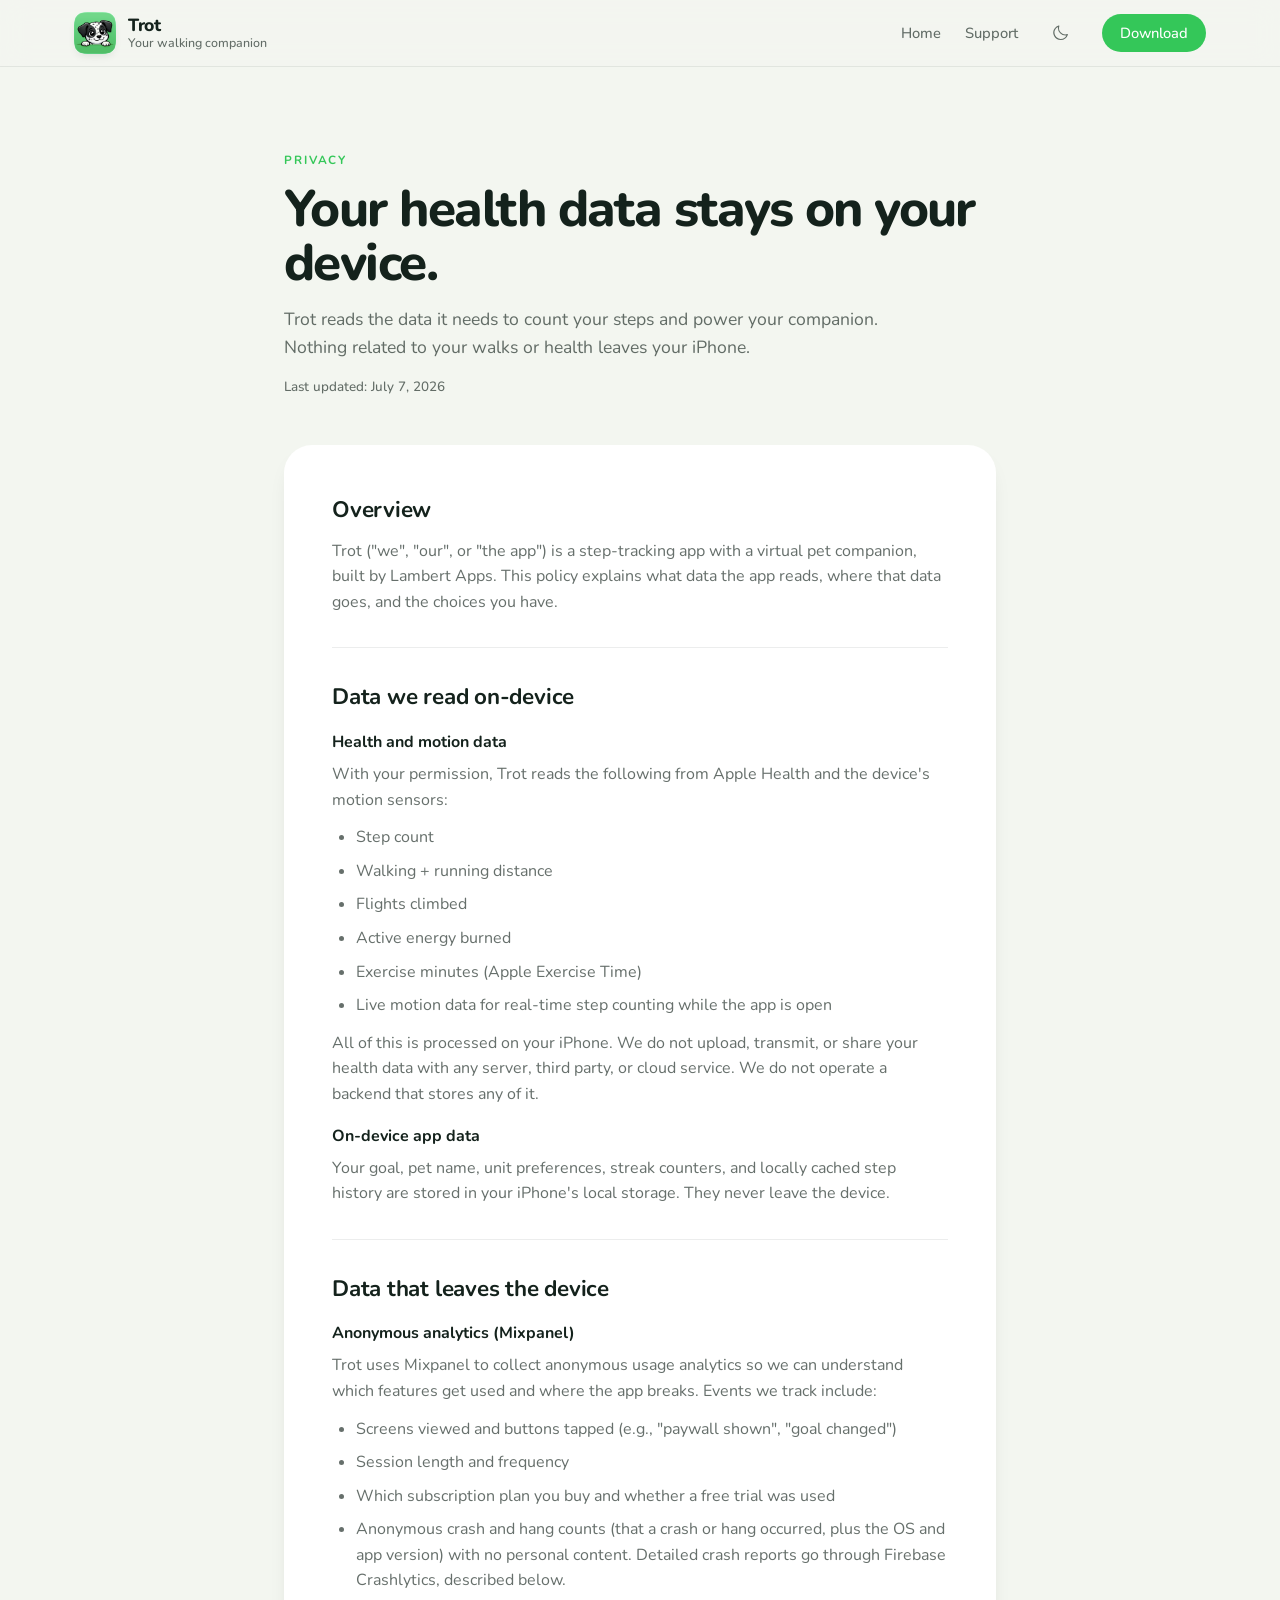
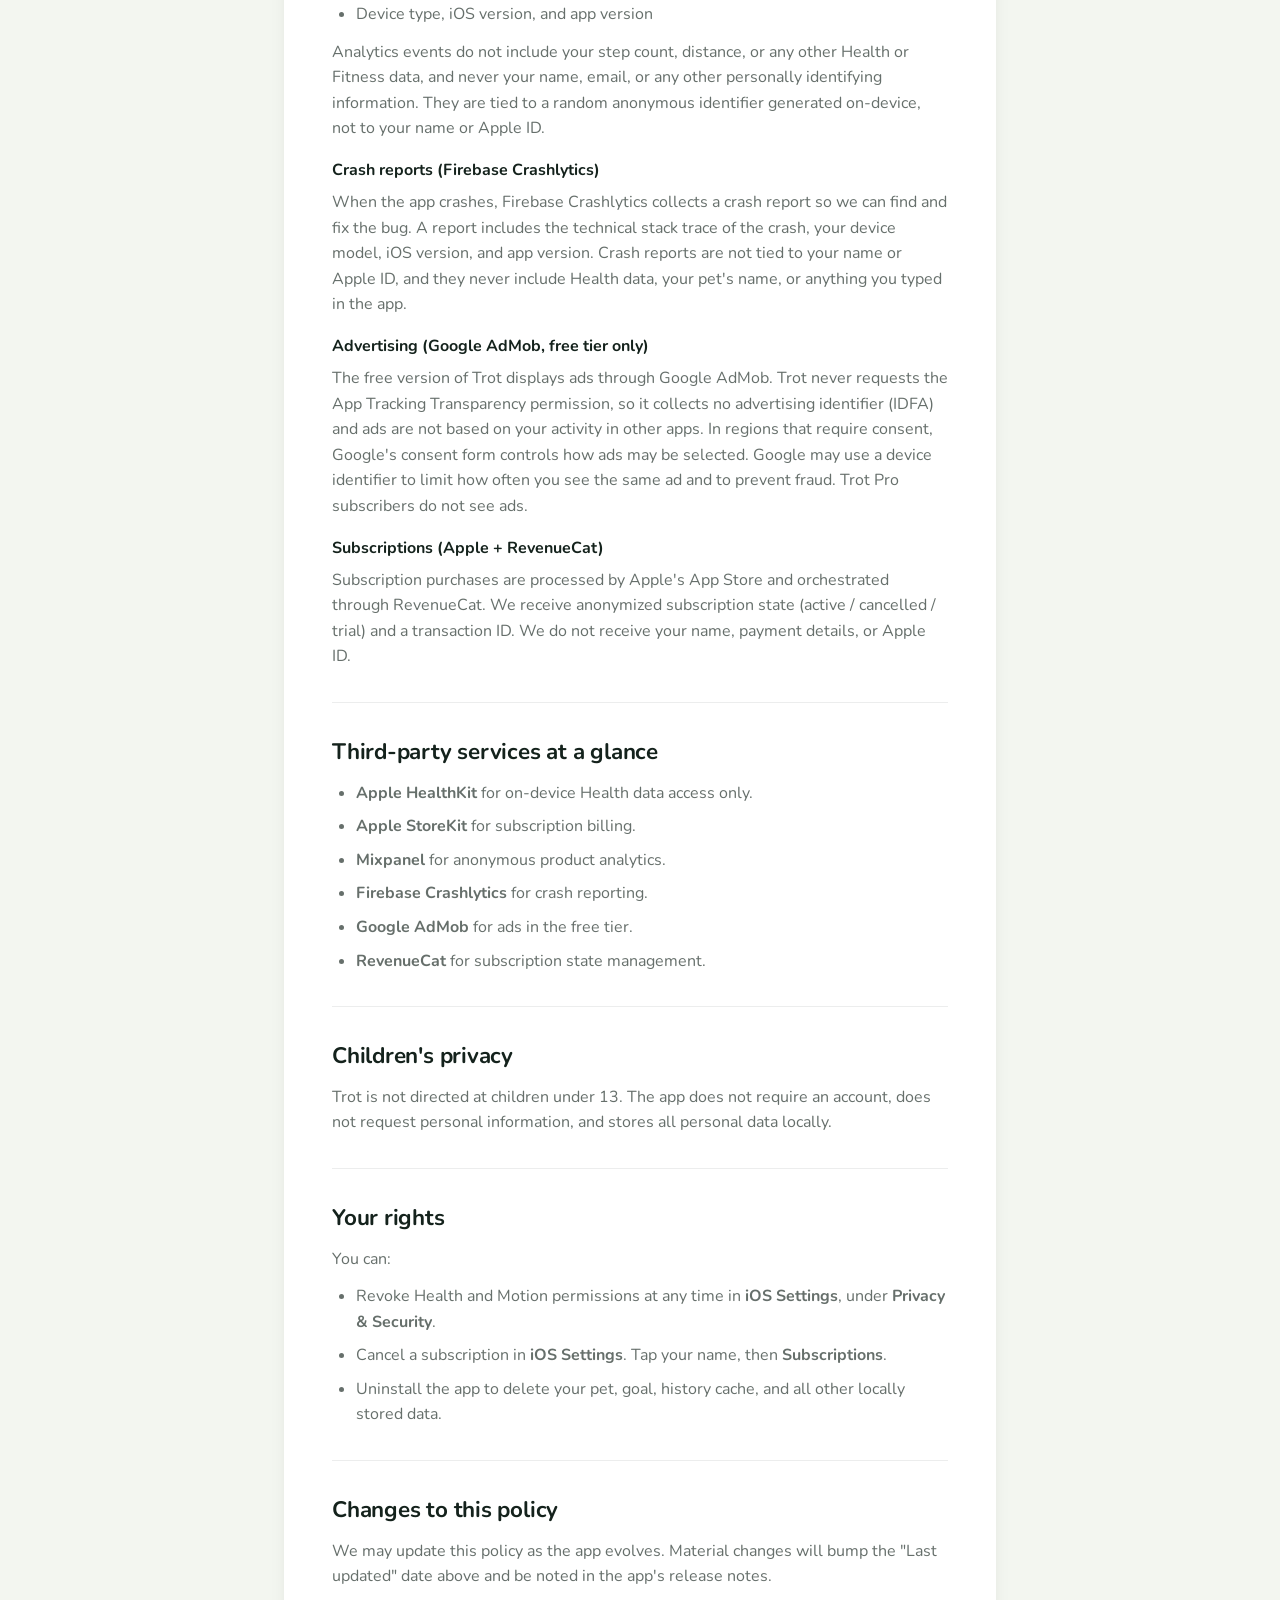
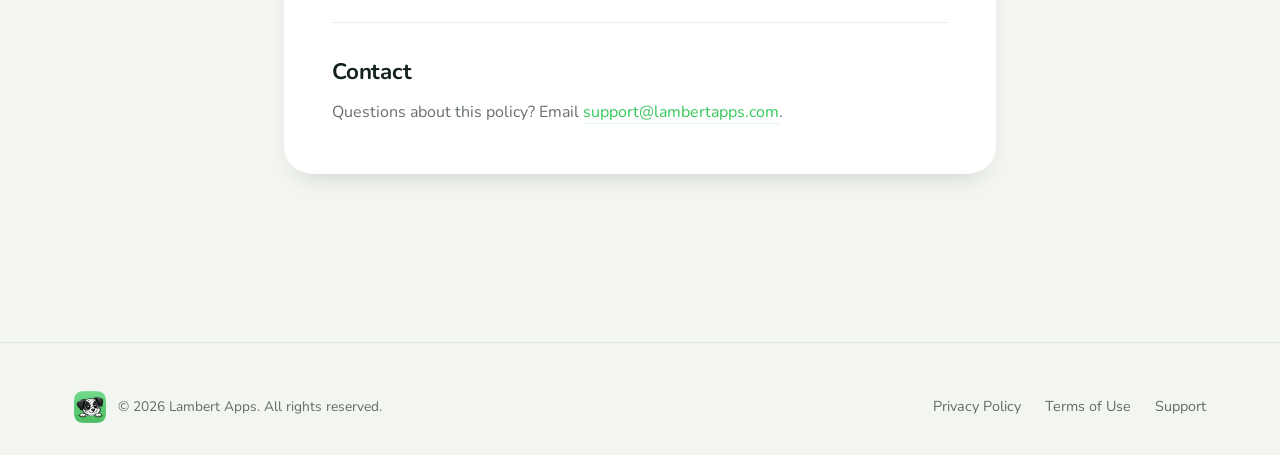
==== commit cf39766a: "Site audit fixes: privacy accuracy, inline icons, a11y, cleanup Privacy policy (material changes, da" ====
--- a/trot/privacy.html
+++ b/trot/privacy.html
@@ -11,47 +11,20 @@
     <link rel="icon" type="image/png" sizes="64x64" href="favicon-64.png">
     <link rel="apple-touch-icon" sizes="512x512" href="favicon-512.png">
     <meta name="apple-mobile-web-app-title" content="Trot">
-    <meta name="theme-color" content="#34C759">
+    <meta name="theme-color" content="#34C759" media="(prefers-color-scheme: light)">
+    <meta name="theme-color" content="#0F1512" media="(prefers-color-scheme: dark)">
 
     <meta property="og:type" content="website">
-    <meta property="og:title" content="Trot · Privacy Policy">
+    <meta property="og:url" content="https://lambertapps.com/trot/privacy.html">
+    <meta property="og:title" content="Trot Privacy Policy">
     <meta property="og:description" content="How Trot handles your Health data, motion sensors, analytics, and subscriptions.">
-    <meta property="og:image" content="app-icon.png">
+    <meta property="og:image" content="https://lambertapps.com/trot/app-icon.png">
 
     <link rel="preconnect" href="https://fonts.googleapis.com">
     <link rel="preconnect" href="https://fonts.gstatic.com" crossorigin>
     <link rel="stylesheet" href="https://fonts.googleapis.com/css2?family=Nunito:wght@400;500;600;700;800&display=swap">
     <link rel="stylesheet" href="styles.css">
-    <script>
-        // Theme (light / dark). Runs in the head BEFORE first paint so there's
-        // no flash of light mode for returning dark-mode users.
-        (() => {
-            const apply = (theme) => {
-                if (theme === 'dark') document.documentElement.setAttribute('data-theme', 'dark');
-                else document.documentElement.removeAttribute('data-theme');
-            };
-            try { apply(localStorage.getItem('trot-theme')); } catch (e) {}
-
-            // Delegated click handler · works even though the button may not
-            // exist yet when this script runs (head fires before body parses).
-            document.addEventListener('click', (e) => {
-                if (!e.target.closest('[data-theme-toggle]')) return;
-                const current = document.documentElement.getAttribute('data-theme');
-                const next = current === 'dark' ? 'light' : 'dark';
-                // Freeze transitions during the swap so the scene/chrome
-                // don't animate · eliminates the day→night glitch.
-                document.documentElement.classList.add('theme-toggling');
-                apply(next);
-                try { localStorage.setItem('trot-theme', next); } catch (e) {}
-                // Re-enable transitions on the next frame.
-                requestAnimationFrame(() => {
-                    requestAnimationFrame(() => {
-                        document.documentElement.classList.remove('theme-toggling');
-                    });
-                });
-            });
-        })();
-    </script>
+    <script src="theme.js"></script>
 </head>
 <body>
     <a href="#main" class="skip-link">Skip to main content</a>
@@ -68,10 +41,10 @@
                 <a href="index.html">Home</a>
                 <a href="support.html">Support</a>
                 <button type="button" class="theme-toggle" aria-label="Toggle dark mode" data-theme-toggle>
-                    <i class="ph ph-moon toggle-icon toggle-icon-moon" aria-hidden="true"></i>
-                    <i class="ph ph-sun toggle-icon toggle-icon-sun" aria-hidden="true"></i>
+                    <svg class="toggle-icon toggle-icon-moon" viewBox="0 0 256 256" aria-hidden="true"><path d="M233.54,142.23a8,8,0,0,0-8-2,88.08,88.08,0,0,1-109.8-109.8,8,8,0,0,0-10-10,104.84,104.84,0,0,0-52.91,37A104,104,0,0,0,136,224a103.09,103.09,0,0,0,62.52-20.88,104.84,104.84,0,0,0,37-52.91A8,8,0,0,0,233.54,142.23ZM188.9,190.34A88,88,0,0,1,65.66,67.11a89,89,0,0,1,31.4-26A106,106,0,0,0,96,56,104.11,104.11,0,0,0,200,160a106,106,0,0,0,14.92-1.06A89,89,0,0,1,188.9,190.34Z"/></svg>
+                    <svg class="toggle-icon toggle-icon-sun" viewBox="0 0 256 256" aria-hidden="true"><path d="M120,40V16a8,8,0,0,1,16,0V40a8,8,0,0,1-16,0Zm72,88a64,64,0,1,1-64-64A64.07,64.07,0,0,1,192,128Zm-16,0a48,48,0,1,0-48,48A48.05,48.05,0,0,0,176,128ZM58.34,69.66A8,8,0,0,0,69.66,58.34l-16-16A8,8,0,0,0,42.34,53.66Zm0,116.68-16,16a8,8,0,0,0,11.32,11.32l16-16a8,8,0,0,0-11.32-11.32ZM192,72a8,8,0,0,0,5.66-2.34l16-16a8,8,0,0,0-11.32-11.32l-16,16A8,8,0,0,0,192,72Zm5.66,114.34a8,8,0,0,0-11.32,11.32l16,16a8,8,0,0,0,11.32-11.32ZM48,128a8,8,0,0,0-8-8H16a8,8,0,0,0,0,16H40A8,8,0,0,0,48,128Zm80,80a8,8,0,0,0-8,8v24a8,8,0,0,0,16,0V216A8,8,0,0,0,128,208Zm112-88H216a8,8,0,0,0,0,16h24a8,8,0,0,0,0-16Z"/></svg>
                 </button>
-                                <a href="https://apps.apple.com/app/id6761860133" class="button-link">Download</a>
+                <a href="https://apps.apple.com/app/id6761860133" class="button-link">Download</a>
             </div>
         </nav>
     </header>
@@ -81,7 +54,7 @@
             <div class="doc-overline">Privacy</div>
             <h1 class="doc-title">Your health data stays on your device.</h1>
             <p class="doc-copy">Trot reads the data it needs to count your steps and power your companion. Nothing related to your walks or health leaves your iPhone.</p>
-            <div class="doc-meta">Last updated: June 20, 2026</div>
+            <div class="doc-meta">Last updated: July 7, 2026</div>
         </section>
 
         <div class="narrow doc-layout">
@@ -101,6 +74,7 @@
                         <li>Walking + running distance</li>
                         <li>Flights climbed</li>
                         <li>Active energy burned</li>
+                        <li>Exercise minutes (Apple Exercise Time)</li>
                         <li>Live motion data for real-time step counting while the app is open</li>
                     </ul>
                     <p>All of this is processed on your iPhone. We do not upload, transmit, or share your health data with any server, third party, or cloud service. We do not operate a backend that stores any of it.</p>
@@ -118,13 +92,16 @@
                         <li>Screens viewed and buttons tapped (e.g., "paywall shown", "goal changed")</li>
                         <li>Session length and frequency</li>
                         <li>Which subscription plan you buy and whether a free trial was used</li>
-                        <li>Anonymous crash and performance diagnostics (that a crash or hang occurred, plus the OS and app version) with no symbols, stack traces, or personal content</li>
+                        <li>Anonymous crash and hang counts (that a crash or hang occurred, plus the OS and app version) with no personal content. Detailed crash reports go through Firebase Crashlytics, described below.</li>
                         <li>Device type, iOS version, and app version</li>
                     </ul>
                     <p>Analytics events do not include your step count, distance, or any other Health or Fitness data, and never your name, email, or any other personally identifying information. They are tied to a random anonymous identifier generated on-device, not to your name or Apple ID.</p>
 
+                    <h3>Crash reports (Firebase Crashlytics)</h3>
+                    <p>When the app crashes, Firebase Crashlytics collects a crash report so we can find and fix the bug. A report includes the technical stack trace of the crash, your device model, iOS version, and app version. Crash reports are not tied to your name or Apple ID, and they never include Health data, your pet's name, or anything you typed in the app.</p>
+
                     <h3>Advertising (Google AdMob, free tier only)</h3>
-                    <p>The free version of Trot displays ads through Google AdMob. Because Trot skips App Tracking Transparency (ATT), AdMob only serves <strong>non-personalized ads</strong>: they are not targeted to your browsing history or interests, and Trot collects no advertising identifier (IDFA). Google may use a device identifier to limit how often you see the same ad and to prevent fraud, but not to build an advertising profile of you. Trot Pro subscribers do not see ads.</p>
+                    <p>The free version of Trot displays ads through Google AdMob. Trot never requests the App Tracking Transparency permission, so it collects no advertising identifier (IDFA) and ads are not based on your activity in other apps. In regions that require consent, Google's consent form controls how ads may be selected. Google may use a device identifier to limit how often you see the same ad and to prevent fraud. Trot Pro subscribers do not see ads.</p>
 
                     <h3>Subscriptions (Apple + RevenueCat)</h3>
                     <p>Subscription purchases are processed by Apple's App Store and orchestrated through RevenueCat. We receive anonymized subscription state (active / cancelled / trial) and a transaction ID. We do not receive your name, payment details, or Apple ID.</p>
@@ -136,7 +113,8 @@
                         <li><strong>Apple HealthKit</strong> for on-device Health data access only.</li>
                         <li><strong>Apple StoreKit</strong> for subscription billing.</li>
                         <li><strong>Mixpanel</strong> for anonymous product analytics.</li>
-                        <li><strong>Google AdMob</strong> for non-personalized ads in the free tier.</li>
+                        <li><strong>Firebase Crashlytics</strong> for crash reporting.</li>
+                        <li><strong>Google AdMob</strong> for ads in the free tier.</li>
                         <li><strong>RevenueCat</strong> for subscription state management.</li>
                     </ul>
                 </section>
@@ -150,10 +128,9 @@
                     <h2>Your rights</h2>
                     <p>You can:</p>
                     <ul>
-                        <li>Revoke Health and Motion permissions at any time from <strong>iOS Settings → Privacy &amp; Security</strong>.</li>
-                        <li>Clear your Trot data from <strong>Trot → Settings → Reset App Data</strong>.</li>
-                        <li>Cancel a subscription from <strong>iOS Settings → your name → Subscriptions</strong>.</li>
-                        <li>Uninstall the app to remove all locally stored data.</li>
+                        <li>Revoke Health and Motion permissions at any time in <strong>iOS Settings</strong>, under <strong>Privacy &amp; Security</strong>.</li>
+                        <li>Cancel a subscription in <strong>iOS Settings</strong>. Tap your name, then <strong>Subscriptions</strong>.</li>
+                        <li>Uninstall the app to delete your pet, goal, history cache, and all other locally stored data.</li>
                     </ul>
                 </section>
 
--- a/trot/styles.css
+++ b/trot/styles.css
@@ -1,14 +1,13 @@
 /* =====================================================
-   Trot · landing page · aligned with app design system
+   Trot - landing page - aligned with app design system
    ===================================================== */
 
-/* 1 · Design tokens -------------------------------------------------- */
+/* 1 - Design tokens -------------------------------------------------- */
 :root {
-  /* Brand greens */
-  --p-lime: #8BBF3A;
-  --p-lime-soft: rgba(139, 191, 58, 0.14);
+  /* Brand greens - mirror the app tokens (green / greenStrong) */
   --p-bright: #34C759;
   --p-bright-soft: rgba(52, 199, 89, 0.14);
+  --p-strong: #1F9D43;
   --p-dark: #14221C;
   --p-dark-muted: rgba(20, 34, 28, 0.68);
   --p-dark-subtle: rgba(20, 34, 28, 0.08);
@@ -27,7 +26,7 @@
   --hairline: rgba(20, 34, 28, 0.08);
   --hairline-strong: rgba(20, 34, 28, 0.14);
 
-  /* Typography · app uses SF Pro Rounded natively (Font.system(design: .rounded)).
+  /* Typography - app uses SF Pro Rounded natively (Font.system(design: .rounded)).
      Per the design system, WEB always uses Nunito for cross-platform consistency.
      "Nunito Fallback" is a size-adjusted local alias declared below so the
      swap from fallback -> Nunito doesn't cause layout shift (CLS) during
@@ -61,7 +60,7 @@
   initial-value: 0;
 }
 
-/* Metric-adjusted fallback for Nunito · aliases Arial with tweaked
+/* Metric-adjusted fallback for Nunito - aliases Arial with tweaked
    metrics so when Nunito arrives over the network the layout doesn't
    shift. Values derived from Nunito's font metrics. Eliminates the
    "page jumps down on reload" symptom that happens when a user's
@@ -75,7 +74,7 @@
   size-adjust: 101.7%;
 }
 
-/* 2 · Reset + base -------------------------------------------------- */
+/* 2 - Reset + base -------------------------------------------------- */
 *, *::before, *::after { box-sizing: border-box; }
 
 /* Smooth scroll ONLY when the user clicks an in-page anchor, not for
@@ -86,7 +85,7 @@
    when entrance animations + image decodes land. */
 body { overflow-anchor: none; }
 
-/* Focus-visible · keyboard users get a clean green ring on every
+/* Focus-visible - keyboard users get a clean green ring on every
    interactive element. Mouse users don't see it (only :focus-visible). */
 :focus-visible {
   outline: 2px solid var(--p-bright);
@@ -94,7 +93,7 @@
   border-radius: 4px;
 }
 
-/* Skip-to-main-content link · hidden until focused, then pops in at top-left
+/* Skip-to-main-content link - hidden until focused, then pops in at top-left
    so keyboard / screen-reader users can jump past the nav. */
 .skip-link {
   position: absolute;
@@ -148,7 +147,17 @@
   margin-bottom: var(--s-3);
 }
 
-/* 3 · Header + nav -------------------------------------------------- */
+/* Inline SVG icons (Phosphor set) - sized like the icon font they
+   replace: 1em square, filled with the surrounding text color. */
+.icon { display: inline-flex; }
+.icon svg,
+.toggle-icon {
+  width: 1em;
+  height: 1em;
+  fill: currentColor;
+}
+
+/* 3 - Header + nav -------------------------------------------------- */
 .site-header {
   position: sticky;
   top: 0;
@@ -240,14 +249,10 @@
   .nav-links a:not(.button-link) { display: none; }
 }
 
-/* 4 · Hero section -------------------------------------------------- */
+/* 4 - Hero section -------------------------------------------------- */
 .hero {
   position: relative;
   padding: var(--s-9) 0 var(--s-8);
-}
-
-.hero-glow {
-  display: none;
 }
 
 .hero-grid {
@@ -334,7 +339,7 @@
   to { opacity: 1; transform: translateY(0); }
 }
 
-/* 5 · Phone mock + entry parallax ---------------------------------- */
+/* 5 - Phone mock + entry parallax ---------------------------------- */
 .hero-stage {
   position: relative;
   aspect-ratio: 9 / 19;
@@ -369,7 +374,7 @@
 .hero-stage:hover .device-frame {
   box-shadow: 0 50px 100px -28px rgba(20, 34, 28, 0.42);
   /* JS removes the CSS transition while dragging mouse so tilt stays
-     responsive, restores on mouseleave. No lift/roll on hover · the
+     responsive, restores on mouseleave. No lift/roll on hover - the
      parallax effect carries the interaction. */
 }
 
@@ -395,7 +400,7 @@
   z-index: 10;
 }
 
-/* Parallax scene layers · absolutely positioned, entry-animated */
+/* Parallax scene layers - absolutely positioned, entry-animated */
 .scene-layers {
   position: absolute;
   inset: 0;
@@ -403,11 +408,11 @@
   z-index: 0;
 }
 
-/* Both scene images are 9:16-ish full-phone illustrations · display each
+/* Both scene images are 9:16-ish full-phone illustrations - display each
    at the full screen size and let the foreground's alpha sky-region
    layer on top of the sky. No cropping of the hill peaks. Parallax is
-   scroll-driven below via JS · the `--parallax` custom property is
-   updated live to slide each layer at a different speed. */
+   mouse-driven via JS, which updates each layer's custom property so
+   nearer layers slide farther than distant ones. */
 .scene-sky {
   position: absolute;
   inset: 0;
@@ -415,7 +420,7 @@
   height: 100%;
   object-fit: cover;
   object-position: center;
-  /* Base offset · -50px up so parallax can drift the sky down without
+  /* Base offset - -50px up so parallax can drift the sky down without
      revealing a gap at the top of the phone screen. JS sets --py on top
      of this baseline. Sky moves the least (farthest layer). */
   transform: translateY(calc(-50px + var(--sky-py, 0px)));
@@ -429,13 +434,13 @@
   height: 100%;
   object-fit: cover;
   object-position: center;
-  /* Parallax · moves more than the sky (closer layer). Base Y offset
-     stays 120px — mouse parallax translates on top of that. */
+  /* Parallax - moves more than the sky (closer layer). Base Y offset
+     stays 120px - mouse parallax translates on top of that. */
   transform: translateY(calc(120px + var(--fg-py, 0px)));
   transition: transform 220ms var(--ease-out);
 }
 
-/* Mascot · absolute positioned low on the foreground grass. JS applies
+/* Mascot - absolute positioned low on the foreground grass. JS applies
    a vertical translate on scroll (preserving the -50% centering). */
 .device-mascot {
   position: absolute;
@@ -443,7 +448,7 @@
   bottom: calc(32% + 110px);
   width: 48%;
   z-index: 3;
-  /* Parallax · moves most (closest layer). Use translate3d so the -50%
+  /* Parallax - moves most (closest layer). Use translate3d so the -50%
      horizontal centering stays independent of the parallax Y offset. */
   transform: translate(-50%, var(--mascot-py, 0px));
   transition: transform 220ms var(--ease-out);
@@ -451,8 +456,8 @@
   pointer-events: none;
 }
 
-/* Stats panel · absolute at bottom of screen, above the dock. JS applies
-   a vertical translate on scroll · rises from its rest position. */
+/* Stats panel - absolute at bottom of screen, above the dock. JS applies
+   a vertical translate on scroll - rises from its rest position. */
 .device-panel {
   position: absolute;
   left: 5%;
@@ -478,7 +483,7 @@
   to { transform: translateY(0); opacity: 1; }
 }
 
-/* Minimal dashboard · eyebrow + big count + progress bar (matches the
+/* Minimal dashboard - eyebrow + big count + progress bar (matches the
    shipped Today card). */
 .device-eyebrow {
   text-align: center;
@@ -533,90 +538,7 @@
   to { transform: scaleX(1); }
 }
 
-.stats-row {
-  display: grid;
-  grid-template-columns: repeat(3, 1fr);
-  gap: 6px;
-}
-
-.stat {
-  display: flex;
-  flex-direction: column;
-  align-items: center;
-  text-align: center;
-  color: var(--ink);
-  gap: 2px;
-}
-
-.stat > i {
-  font-size: 1rem;
-  color: var(--p-bright);
-  margin-bottom: 2px;
-}
-
-.stat strong {
-  font-size: 0.96rem;
-  font-weight: 700;
-  letter-spacing: -0.01em;
-}
-
-.stat span {
-  font-size: 0.7rem;
-  color: var(--ink-muted);
-}
-
-.chart-section {
-  margin-top: 12px;
-  padding-top: 12px;
-  border-top: 1px solid var(--hairline);
-}
-
-.chart-title {
-  font-size: 0.68rem;
-  font-weight: 700;
-  color: var(--ink-muted);
-  letter-spacing: 0.08em;
-  text-transform: uppercase;
-  margin-bottom: 8px;
-}
-
-.chart-bars {
-  display: flex;
-  align-items: flex-end;
-  gap: 4px;
-  height: 40px;
-}
-
-.chart-bars span {
-  flex: 1;
-  height: var(--h);
-  min-height: 3px;
-  background: linear-gradient(180deg, var(--p-bright) 0%, #6ce59c 100%);
-  border-radius: 3px;
-  transform-origin: bottom;
-  animation: barRise 550ms var(--ease-out) both;
-}
-
-/* Stagger each bar after the card's slide-in completes (~1250ms) */
-.chart-bars span:nth-child(1) { animation-delay: 1050ms; }
-.chart-bars span:nth-child(2) { animation-delay: 1110ms; }
-.chart-bars span:nth-child(3) { animation-delay: 1170ms; }
-.chart-bars span:nth-child(4) { animation-delay: 1230ms; }
-.chart-bars span:nth-child(5) { animation-delay: 1290ms; }
-.chart-bars span:nth-child(6) { animation-delay: 1350ms; }
-.chart-bars span:nth-child(7) { animation-delay: 1410ms; }
-.chart-bars span:nth-child(8) { animation-delay: 1470ms; }
-
-.chart-bars span.is-rest {
-  background: var(--p-dark-subtle);
-}
-
-@keyframes barRise {
-  from { transform: scaleY(0); }
-  to { transform: scaleY(1); }
-}
-
-/* Dock · bottom of screen, pill with 4 icons · absolute so it anchors
+/* Dock - bottom of screen, pill with 4 icons - absolute so it anchors
    reliably regardless of scene/card transforms */
 .device-dock {
   position: absolute;
@@ -741,9 +663,9 @@
   .hero-actions { justify-content: center; }
   .hero-stage { max-width: 300px; margin: 0 auto; }
 
-  /* Phone mock · the fixed-px offsets tuned for the ~380px desktop
+  /* Phone mock - the fixed-px offsets tuned for the ~380px desktop
      mock push foreground + mascot too low when the mock shrinks to
-     300px on mobile · scale them to percentages so they stay aligned
+     300px on mobile - scale them to percentages so they stay aligned
      with the horizon at any phone size. Dark mode inherits from the
      light rule since day and night foregrounds are pixel-aligned. */
   .scene-foreground {
@@ -760,11 +682,11 @@
   }
 }
 
-/* 6 · Feature band -------------------------------------------------- */
+/* 6 - Feature band -------------------------------------------------- */
 .feature-band {
   padding: var(--s-9) 0 var(--s-8);
   background: var(--surface);
-  /* Soft transition from hero · subtle gradient at the top keeps the
+  /* Soft transition from hero - subtle gradient at the top keeps the
      handoff clean even if the hero's shadow extends slightly over it. */
   background-image: linear-gradient(180deg, var(--surface-tint) 0%, var(--surface) 120px);
 }
@@ -807,7 +729,7 @@
   grid-template-columns: 200px 1fr;
   gap: var(--s-6);
   align-items: center;
-  /* Scroll-reveal initial state · JS flips `.is-visible` when the item
+  /* Scroll-reveal initial state - JS flips `.is-visible` when the item
      enters the viewport, triggering a gentle fade-up into place. */
   opacity: 0;
   transform: translateY(24px);
@@ -819,9 +741,6 @@
 
 .feature-item.is-visible {
   will-change: auto;
-}
-
-.feature-item.is-visible {
   opacity: 1;
   transform: translateY(0);
 }
@@ -872,13 +791,29 @@
   margin-bottom: var(--s-2);
 }
 
+/* Pro chip - marks the feature cards that need a Trot Pro subscription */
+.pro-chip {
+  display: inline-block;
+  vertical-align: 2px;
+  margin-left: 6px;
+  padding: 3px 9px;
+  border-radius: var(--r-pill);
+  background: var(--p-bright-soft);
+  color: var(--p-strong);
+  font-size: 0.62rem;
+  font-weight: 800;
+  letter-spacing: 0.08em;
+  text-transform: uppercase;
+  white-space: nowrap;
+}
+
 .feature-content p {
   font-size: 0.98rem;
   color: var(--ink-muted);
   line-height: 1.55;
 }
 
-/* Per-feature mockups · backgrounds stay in the Trot green/sage palette
+/* Per-feature mockups - backgrounds stay in the Trot green/sage palette
    so the set reads as one system. Subtle tonal variation per card only. */
 .feature-mockup-pet {
   background: linear-gradient(135deg, #EEF5E5 0%, #D8E7C3 100%);
@@ -887,22 +822,6 @@
 .feature-mockup-pet img {
   width: 82%;
   filter: drop-shadow(0 8px 14px rgba(18, 34, 22, 0.22));
-}
-
-.accent-paw {
-  position: absolute;
-  top: 14%;
-  right: 14%;
-  color: var(--p-bright);
-  font-size: 1.6rem;
-  filter: drop-shadow(0 3px 6px rgba(52, 199, 89, 0.45));
-  transform-origin: center;
-  animation: pawPulse 1.6s ease-in-out infinite;
-}
-
-@keyframes pawPulse {
-  0%, 100% { transform: scale(1); }
-  50% { transform: scale(1.18); }
 }
 
 .feature-mockup-insights {
@@ -919,7 +838,7 @@
   height: 116px;
   border-radius: 50%;
   /* Start at 12 o'clock (from 0deg), sweep clockwise as --progress goes
-     0 → 0.82 when the mockup scrolls into view. */
+     0 to 0.82 when the mockup scrolls into view. */
   background: conic-gradient(
     from 0deg,
     var(--p-bright) calc(var(--progress) * 360deg),
@@ -1024,7 +943,7 @@
   transform: scale(1);
 }
 
-/* Stagger calendar dot pop-in · each dot gets its own delay */
+/* Stagger calendar dot pop-in - each dot gets its own delay */
 .feature-mockup.is-content-visible .mini-calendar span:nth-child(1)  { transition-delay:   0ms; }
 .feature-mockup.is-content-visible .mini-calendar span:nth-child(2)  { transition-delay:  30ms; }
 .feature-mockup.is-content-visible .mini-calendar span:nth-child(3)  { transition-delay:  60ms; }
@@ -1113,7 +1032,7 @@
   transform: scaleY(1);
 }
 
-/* Stagger bar rise · each bar gets its own delay */
+/* Stagger bar rise - each bar gets its own delay */
 .feature-mockup.is-content-visible .mini-bars span:nth-child(1)  { transition-delay:   0ms; }
 .feature-mockup.is-content-visible .mini-bars span:nth-child(2)  { transition-delay:  50ms; }
 .feature-mockup.is-content-visible .mini-bars span:nth-child(3)  { transition-delay: 100ms; }
@@ -1127,7 +1046,7 @@
 .feature-mockup.is-content-visible .mini-bars span:nth-child(11) { transition-delay: 500ms; }
 .feature-mockup.is-content-visible .mini-bars span:nth-child(12) { transition-delay: 550ms; }
 
-/* Widgets feature · a Home-Screen card + a Lock-Screen accessory */
+/* Widgets feature - a Home-Screen card + a Lock-Screen accessory */
 .feature-mockup-widgets {
   display: flex;
   align-items: center;
@@ -1211,7 +1130,7 @@
   .feature-content { max-width: 480px; margin: 0 auto; }
 }
 
-/* 7 · CTA band ------------------------------------------------------- */
+/* 7 - CTA band ------------------------------------------------------- */
 .cta-band {
   padding: var(--s-9) 0;
 }
@@ -1255,7 +1174,7 @@
 
 .cta-copy p { color: var(--ink-muted); }
 
-/* CTA button · wider + centered in its grid cell for a more balanced
+/* CTA button - wider + centered in its grid cell for a more balanced
    right-column feel. Uses a min-width so short copy like 'Get Trot'
    doesn't leave the button hugging the text. */
 .cta-shell .primary-button {
@@ -1274,7 +1193,7 @@
   .cta-mascot { margin: 0 auto; width: 120px; height: 120px; }
 }
 
-/* 8 · Footer --------------------------------------------------------- */
+/* 8 - Footer --------------------------------------------------------- */
 .site-footer {
   padding: var(--s-7) 0 var(--s-6);
   border-top: 1px solid var(--hairline);
@@ -1316,7 +1235,7 @@
 
 .footer-links a:hover { color: var(--ink); }
 
-/* 8b · Document pages (privacy / terms / support) ------------------- */
+/* 8b - Document pages (privacy / terms / support) ------------------- */
 
 .docs-main {
   padding: var(--s-7) 0 var(--s-9);
@@ -1329,7 +1248,11 @@
 }
 
 .doc-hero {
-  padding: var(--s-6) 0 var(--s-7);
+  /* Only set the vertical padding - the horizontal inset is owned by
+     `.narrow` (padding: 0 var(--s-5)), which sits on the same element.
+     Using the `padding` shorthand here would reset the left/right padding
+     to 0 and make the hero heading/intro run edge-to-edge on phones. */
+  padding-block: var(--s-6) var(--s-7);
   text-align: left;
 }
 
@@ -1362,7 +1285,7 @@
 
 .doc-meta {
   font-size: 0.84rem;
-  color: var(--ink-subtle);
+  color: var(--ink-muted);
   font-weight: 500;
 }
 
@@ -1440,7 +1363,7 @@
   border-bottom-color: var(--p-bright);
 }
 
-/* Support page · contact block + FAQ list */
+/* Support page - contact block + FAQ list */
 
 .contact-band {
   margin-top: var(--s-4);
@@ -1532,10 +1455,10 @@
 
 @media (max-width: 680px) {
   .doc-surface { padding: var(--s-5) var(--s-4); }
-  .doc-hero { padding: var(--s-5) 0 var(--s-6); }
-}
-
-/* 8c · Dark mode ----------------------------------------------------- */
+  .doc-hero { padding-block: var(--s-5) var(--s-6); }
+}
+
+/* 8c - Dark mode ----------------------------------------------------- */
 /* Opt-in via a `<html data-theme="dark">` attribute set by the header
    toggle. Site defaults to LIGHT; users pick their mode manually and
    the choice persists in localStorage. Tokens are re-mapped here only;
@@ -1554,8 +1477,8 @@
   --hairline-strong: rgba(232, 244, 236, 0.16);
 
   /* Keep brand greens but nudge their opacity targets for dark bg */
-  --p-lime-soft: rgba(139, 191, 58, 0.22);
   --p-bright-soft: rgba(52, 199, 89, 0.22);
+  --p-strong: #4FD46F;
   --p-dark-subtle: rgba(232, 244, 236, 0.08);
 
   /* Shadows mostly vanish on dark backgrounds; swap to subtle lifts */
@@ -1565,7 +1488,7 @@
   --sh-hero: 0 30px 70px -25px rgba(0, 0, 0, 0.7);
 }
 
-/* Component overrides · each prefixed with the `:root[data-theme="dark"]`
+/* Component overrides - each prefixed with the `:root[data-theme="dark"]`
    scope so they apply ONLY when dark mode is explicitly enabled. */
 :root[data-theme="dark"] .site-header {
   background: rgba(15, 21, 18, 0.82);
@@ -1623,10 +1546,10 @@
   border-color: rgba(52, 199, 89, 0.22);
 }
 
-/* Phone mockup in dark mode · scene swaps to NIGHT (matching what the
+/* Phone mockup in dark mode - scene swaps to NIGHT (matching what the
    app actually shows at night via its time-of-day system), but the
    app UI itself (card, dock, stat text) stays LIGHT to honestly reflect
-   that Trot does not have a dark theme · it's the same light app, just
+   that Trot does not have a dark theme - it's the same light app, just
    set against the night scene. Re-scope the ink tokens inside the phone
    back to their light values so the inner text stays dark on white. */
 
@@ -1636,7 +1559,7 @@
 :root[data-theme="dark"] .scene-foreground {
   content: url("assets/night-foreground.webp");
   /* Day and night foreground art are pixel-aligned at the source, so
-     both themes share the default translateY(120px) · no per-theme
+     both themes share the default translateY(120px) - no per-theme
      override needed. */
 }
 
@@ -1649,7 +1572,7 @@
   --p-dark-subtle: rgba(20, 34, 28, 0.08);
 }
 
-/* Card + dock in dark mode · the app uses translucent chrome so these
+/* Card + dock in dark mode - the app uses translucent chrome so these
    pick up a hint of the night scene behind them. Drop solid white
    backgrounds and use semi-transparent light instead, matching app feel. */
 :root[data-theme="dark"] .device-panel {
@@ -1657,7 +1580,7 @@
   backdrop-filter: blur(14px);
   -webkit-backdrop-filter: blur(14px);
 }
-:root[data-theme="dark"] .dock-icons {
+:root[data-theme="dark"] .dock-tabs {
   background: rgba(255, 255, 255, 0.78);
   backdrop-filter: blur(14px);
   -webkit-backdrop-filter: blur(14px);
@@ -1684,7 +1607,7 @@
   backface-visibility: hidden;
 }
 
-/* Daily Insights feature mockup in dark mode · the mini-ring inner core
+/* Daily Insights feature mockup in dark mode - the mini-ring inner core
    and mini-stat chip used the default card color, which was nearly
    identical to the feature card's dark gradient and blended in. Lift
    them to a distinct green-tinted dark shade so they read clearly. */
@@ -1706,7 +1629,7 @@
   color: #E8F4EC;
 }
 
-/* Pet card image · swap the dark drop-shadow for a lighter halo +
+/* Pet card image - swap the dark drop-shadow for a lighter halo +
    stronger depth shadow so the mascot silhouette reads against the
    dark card. */
 :root[data-theme="dark"] .feature-mockup-pet img {
@@ -1743,7 +1666,7 @@
 :root[data-theme="dark"] .theme-toggle .toggle-icon-sun { display: inline-block; }
 :root[data-theme="dark"] .theme-toggle .toggle-icon-moon { display: none; }
 
-/* 9 · Reduce motion -------------------------------------------------- */
+/* 9 - Reduce motion -------------------------------------------------- */
 @media (prefers-reduced-motion: reduce) {
   html { scroll-behavior: auto; }
   *, *::before, *::after {
